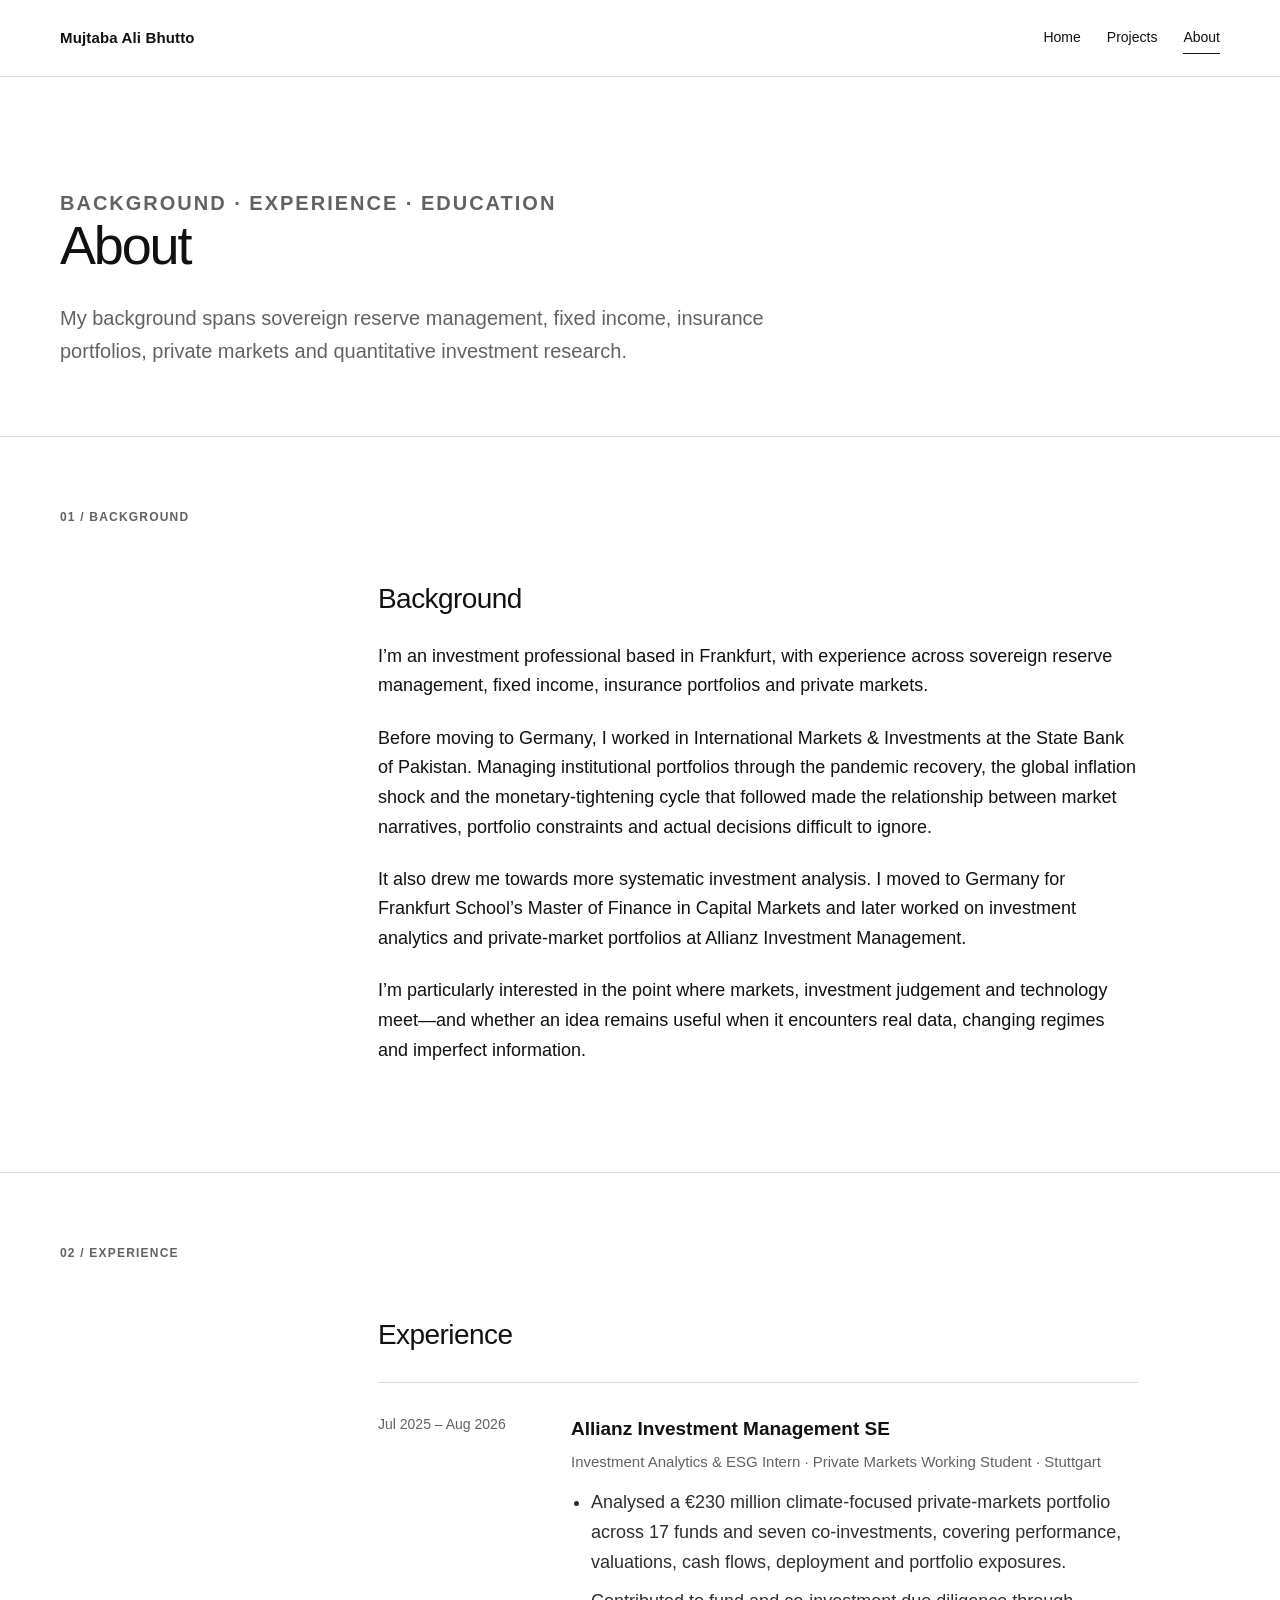
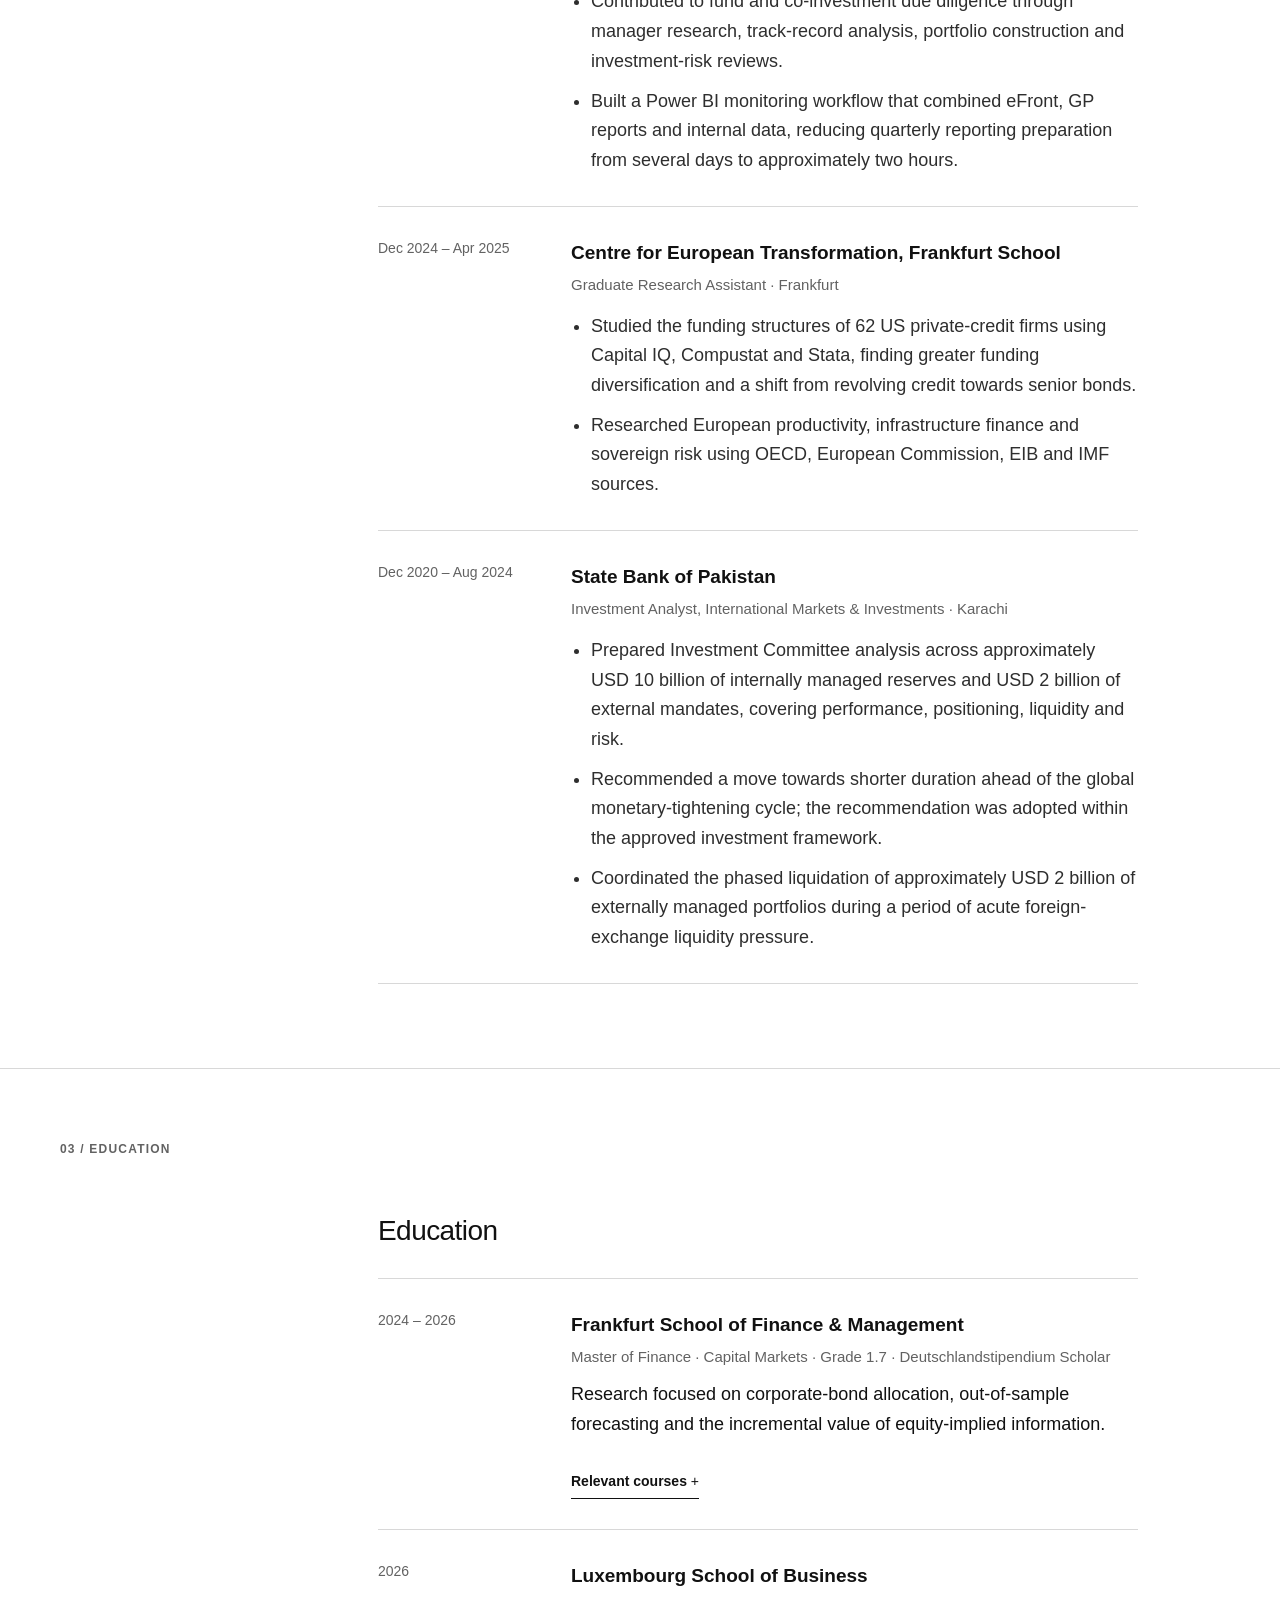
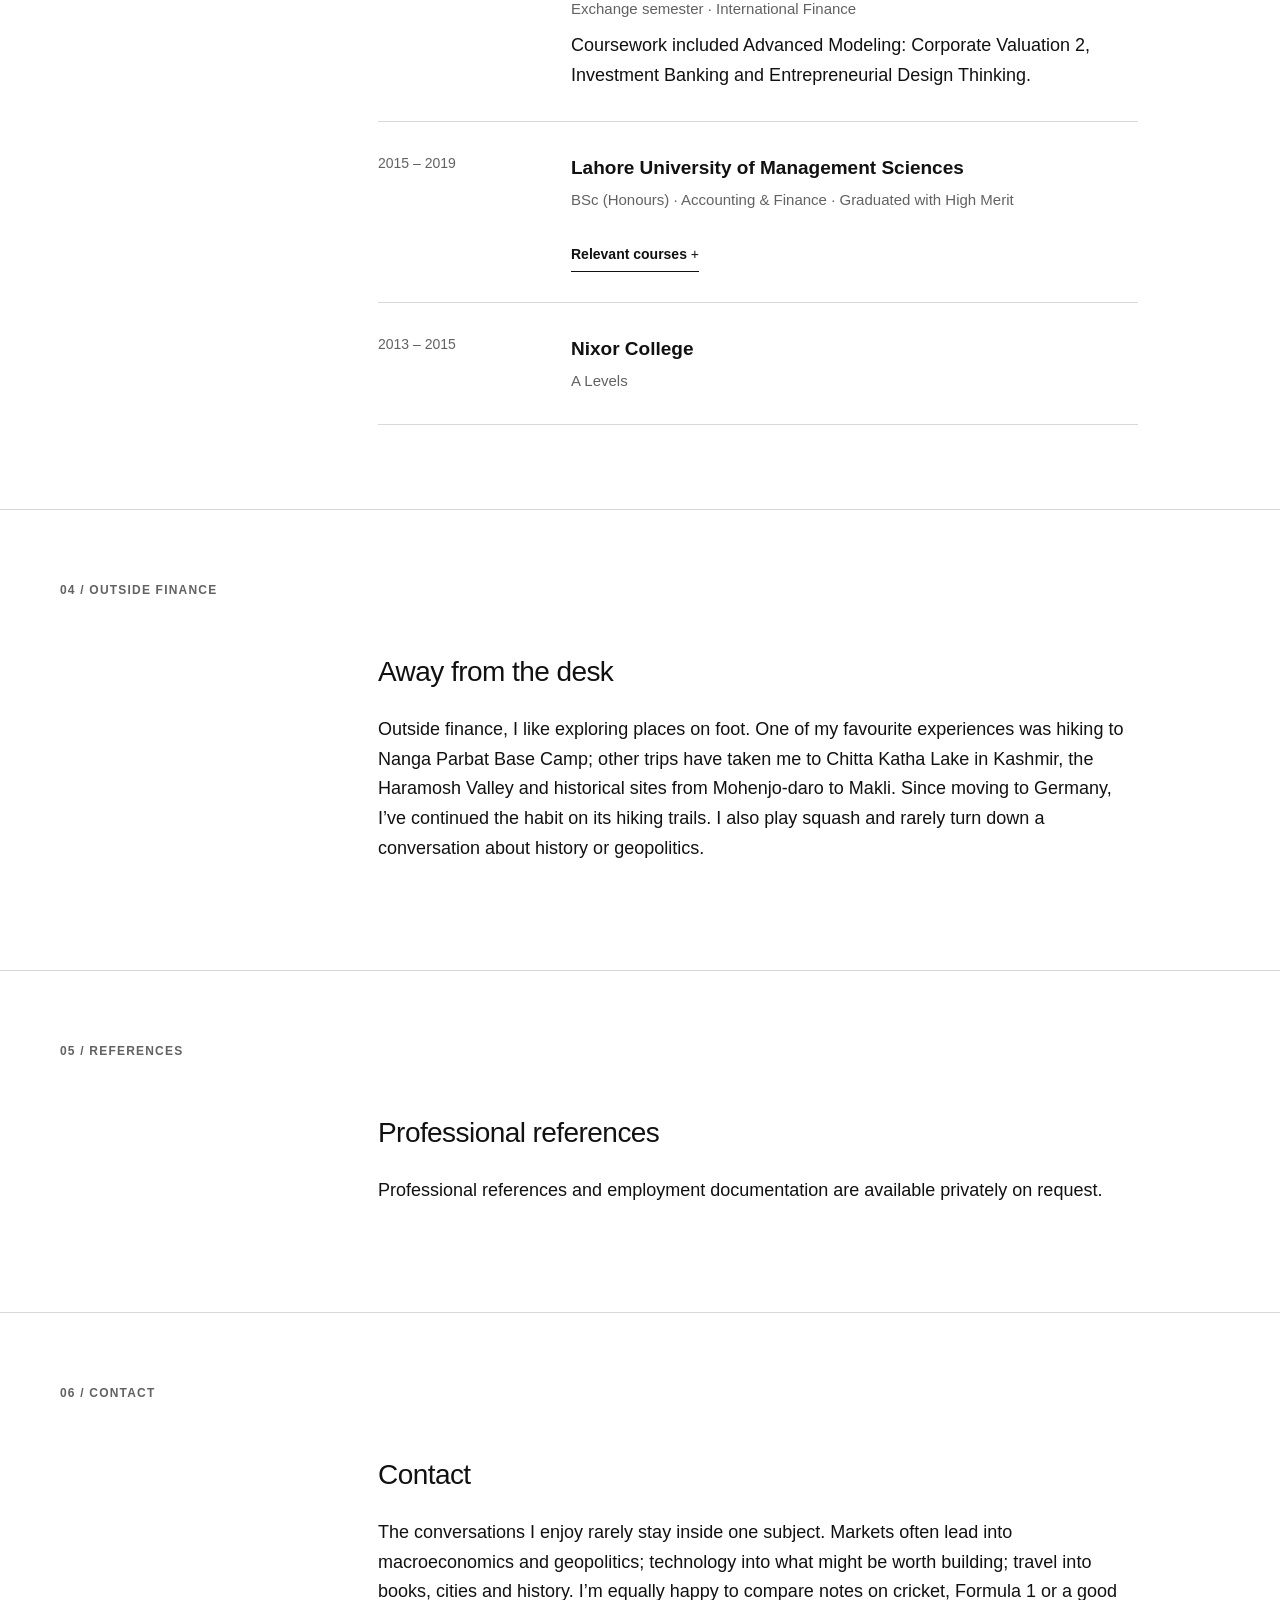
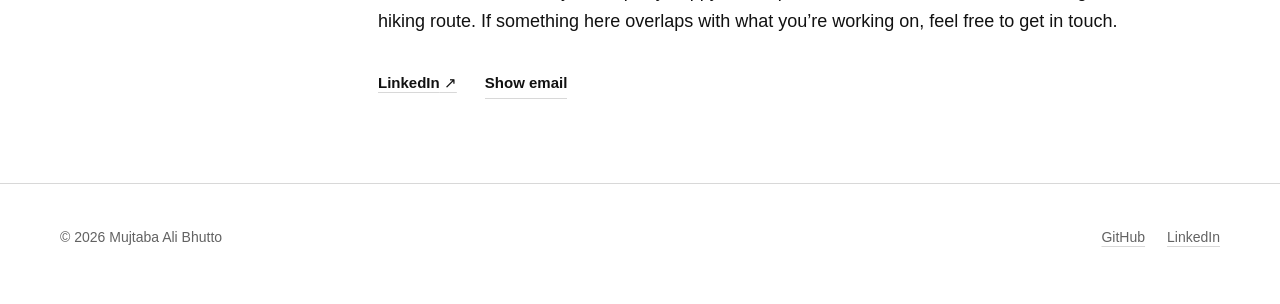
==== about/index.html @ 4e001b45 "website upload" ====
<!doctype html>
<html lang="en">
<head>
  <meta charset="utf-8">
  <meta name="viewport" content="width=device-width, initial-scale=1">
  <meta name="description" content="About Mujtaba Ali Bhutto — institutional investment professional based in Frankfurt am Main.">
  <title>About — Mujtaba Ali Bhutto</title>
  <link rel="stylesheet" href="/assets/css/styles.css">
</head>
<body>
  <header class="site-header">
    <div class="container header-inner">
      <a class="site-name" href="/">Mujtaba Ali Bhutto</a>
      <nav class="site-nav" aria-label="Primary navigation">
        <a href="/">Home</a>
        <a href="/projects/">Projects</a>
        <a href="/about/" aria-current="page">About</a>
      </nav>
    </div>
  </header>

  <main>
    <header class="page-header">
      <div class="container">
        <p class="eyebrow">Background · Experience · Education</p>
        <h1>About</h1>
        <p>My background spans sovereign reserve management, fixed income, insurance portfolios, private markets and quantitative investment research.</p>
      </div>
    </header>

    <section class="section" aria-labelledby="background">
      <div class="container content-grid">
        <div class="content-label">
          <p class="section-index">01 / Background</p>
        </div>
        <div class="prose">
          <h2 id="background">Background</h2>
          <p>I’m an investment professional based in Frankfurt, with experience across sovereign reserve management, fixed income, insurance portfolios and private markets.</p>
          <p>Before moving to Germany, I worked in International Markets & Investments at the State Bank of Pakistan. Managing institutional portfolios through the pandemic recovery, the global inflation shock and the monetary-tightening cycle that followed made the relationship between market narratives, portfolio constraints and actual decisions difficult to ignore.</p>
          <p>It also drew me towards more systematic investment analysis. I moved to Germany for Frankfurt School’s Master of Finance in Capital Markets and later worked on investment analytics and private-market portfolios at Allianz Investment Management.</p>
          <p>I’m particularly interested in the point where markets, investment judgement and technology meet—and whether an idea remains useful when it encounters real data, changing regimes and imperfect information.</p>
        </div>
      </div>
    </section>

    <section class="section" aria-labelledby="experience">
      <div class="container content-grid">
        <div class="content-label">
          <p class="section-index">02 / Experience</p>
        </div>
        <div class="prose">
          <h2 id="experience">Experience</h2>
          <div class="timeline">
            <article class="timeline-entry">
              <time>Jul 2025 – Aug 2026</time>
              <div>
                <h3>Allianz Investment Management SE</h3>
                <p class="role">Investment Analytics &amp; ESG Intern · Private Markets Working Student · Stuttgart</p>
                <ul class="detail-list">
                  <li>Analysed a €230 million climate-focused private-markets portfolio across 17 funds and seven co-investments, covering performance, valuations, cash flows, deployment and portfolio exposures.</li>
                  <li>Contributed to fund and co-investment due diligence through manager research, track-record analysis, portfolio construction and investment-risk reviews.</li>
                  <li>Built a Power BI monitoring workflow that combined eFront, GP reports and internal data, reducing quarterly reporting preparation from several days to approximately two hours.</li>
                </ul>
              </div>
            </article>
            <article class="timeline-entry">
              <time>Dec 2024 – Apr 2025</time>
              <div>
                <h3>Centre for European Transformation, Frankfurt School</h3>
                <p class="role">Graduate Research Assistant · Frankfurt</p>
                <ul class="detail-list">
                  <li>Studied the funding structures of 62 US private-credit firms using Capital IQ, Compustat and Stata, finding greater funding diversification and a shift from revolving credit towards senior bonds.</li>
                  <li>Researched European productivity, infrastructure finance and sovereign risk using OECD, European Commission, EIB and IMF sources.</li>
                </ul>
              </div>
            </article>
            <article class="timeline-entry">
              <time>Dec 2020 – Aug 2024</time>
              <div>
                <h3>State Bank of Pakistan</h3>
                <p class="role">Investment Analyst, International Markets &amp; Investments · Karachi</p>
                <ul class="detail-list">
                  <li>Prepared Investment Committee analysis across approximately USD 10 billion of internally managed reserves and USD 2 billion of external mandates, covering performance, positioning, liquidity and risk.</li>
                  <li>Recommended a move towards shorter duration ahead of the global monetary-tightening cycle; the recommendation was adopted within the approved investment framework.</li>
                  <li>Coordinated the phased liquidation of approximately USD 2 billion of externally managed portfolios during a period of acute foreign-exchange liquidity pressure.</li>
                </ul>
              </div>
            </article>
          </div>
        </div>
      </div>
    </section>

    <section class="section" aria-labelledby="education">
      <div class="container content-grid">
        <div class="content-label">
          <p class="section-index">03 / Education</p>
        </div>
        <div class="prose">
          <h2 id="education">Education</h2>
          <div class="timeline">
            <article class="timeline-entry">
              <time>2024 – 2026</time>
              <div>
                <h3>Frankfurt School of Finance & Management</h3>
                <p class="role">Master of Finance · Capital Markets · Grade 1.7 · Deutschlandstipendium Scholar</p>
                <p>Research focused on corporate-bond allocation, out-of-sample forecasting and the incremental value of equity-implied information.</p>
                <details class="course-disclosure">
                  <summary>Relevant courses</summary>
                  <ul>
                    <li>Statistics &amp; Econometrics</li>
                    <li>Financial Products &amp; Modelling</li>
                    <li>Data Analytics &amp; Machine Learning in Finance</li>
                    <li>Market Risk Modelling</li>
                    <li>Derivatives Analysis</li>
                    <li>Financial Engineering</li>
                    <li>Portfolio Management</li>
                    <li>Portfolio Optimization in Continuous Time</li>
                  </ul>
                </details>
              </div>
            </article>
            <article class="timeline-entry">
              <time>2026</time>
              <div>
                <h3>Luxembourg School of Business</h3>
                <p class="role">Exchange semester · International Finance</p>
                <p>Coursework included Advanced Modeling: Corporate Valuation 2, Investment Banking and Entrepreneurial Design Thinking.</p>
              </div>
            </article>
            <article class="timeline-entry">
              <time>2015 – 2019</time>
              <div>
                <h3>Lahore University of Management Sciences</h3>
                <p class="role">BSc (Honours) · Accounting &amp; Finance · Graduated with High Merit</p>
                <details class="course-disclosure">
                  <summary>Relevant courses</summary>
                  <ul>
                    <li>Investments</li>
                    <li>Financial Derivatives</li>
                    <li>Financial Modelling</li>
                    <li>Applied Corporate Finance</li>
                    <li>Financial Institutions &amp; Markets</li>
                    <li>Probability and Statistics</li>
                    <li>Decision Analysis</li>
                    <li>Optimization Methods in Management Science</li>
                  </ul>
                </details>
              </div>
            </article>
            <article class="timeline-entry">
              <time>2013 – 2015</time>
              <div>
                <h3>Nixor College</h3>
                <p class="role">A Levels</p>
              </div>
            </article>
          </div>
        </div>
      </div>
    </section>

    <section class="section" aria-labelledby="outside-finance">
      <div class="container content-grid">
        <div class="content-label">
          <p class="section-index">04 / Outside finance</p>
        </div>
        <div class="prose">
          <h2 id="outside-finance">Away from the desk</h2>
          <p>Outside finance, I like exploring places on foot. One of my favourite experiences was hiking to Nanga Parbat Base Camp; other trips have taken me to Chitta Katha Lake in Kashmir, the Haramosh Valley and historical sites from Mohenjo-daro to Makli. Since moving to Germany, I’ve continued the habit on its hiking trails. I also play squash and rarely turn down a conversation about history or geopolitics.</p>
        </div>
      </div>
    </section>

    <section class="section" aria-labelledby="references">
      <div class="container content-grid">
        <div class="content-label">
          <p class="section-index">05 / References</p>
        </div>
        <div class="prose">
          <h2 id="references">Professional references</h2>
          <p>Professional references and employment documentation are available privately on request.</p>
        </div>
      </div>
    </section>

    <section class="section" aria-labelledby="contact">
      <div class="container content-grid">
        <div class="content-label">
          <p class="section-index">06 / Contact</p>
        </div>
        <div class="prose">
          <h2 id="contact">Contact</h2>
          <p>The conversations I enjoy rarely stay inside one subject. Markets often lead into macroeconomics and geopolitics; technology into what might be worth building; travel into books, cities and history. I’m equally happy to compare notes on cricket, Formula 1 or a good hiking route. If something here overlaps with what you’re working on, feel free to get in touch.</p>
          <div class="text-links contact-links">
            <a href="https://www.linkedin.com/in/mujtabaalibhutto/">LinkedIn</a>
            <button class="email-reveal" id="show-email" type="button">Show email</button>
            <span id="email-output" class="email-output" aria-live="polite"></span>
          </div>
        </div>
      </div>
    </section>
  </main>

  <footer class="site-footer">
    <div class="container footer-inner">
      <span>© 2026 Mujtaba Ali Bhutto</span>
      <div class="footer-links">
        <a href="https://github.com/mujtababhutto">GitHub</a>
        <a href="https://www.linkedin.com/in/mujtabaalibhutto/">LinkedIn</a>
      </div>
    </div>
  </footer>
  <script>
    const emailButton = document.getElementById('show-email');
    const emailOutput = document.getElementById('email-output');
    emailButton.addEventListener('click', () => {
      const address = ['mujtabaali.bhutto', 'live.com'].join('@');
      const link = document.createElement('a');
      link.href = `mailto:${address}`;
      link.textContent = address;
      emailOutput.replaceChildren(link);
      emailButton.hidden = true;
    });
  </script>
</body>
</html>
---- assets/css/styles.css ----
:root {
  --ink: #111111;
  --muted: #626262;
  --rule: #d8d8d8;
  --soft-rule: #ececec;
  --accent: #17324d;
  --paper: #ffffff;
  --content: 1160px;
  --reading: 760px;
}

* {
  box-sizing: border-box;
}

html {
  scroll-behavior: smooth;
}

body {
  margin: 0;
  background: var(--paper);
  color: var(--ink);
  font-family: Arial, Helvetica, sans-serif;
  font-size: 16px;
  line-height: 1.65;
  -webkit-font-smoothing: antialiased;
}

a {
  color: inherit;
  text-decoration-color: var(--rule);
  text-decoration-thickness: 1px;
  text-underline-offset: 4px;
}

a:hover {
  color: var(--accent);
  text-decoration-color: var(--accent);
}

a:focus-visible {
  outline: 2px solid var(--accent);
  outline-offset: 4px;
}

img {
  display: block;
  max-width: 100%;
}

.container {
  width: min(calc(100% - 48px), var(--content));
  margin: 0 auto;
}

.site-header {
  border-bottom: 1px solid var(--rule);
  background: var(--paper);
}

.header-inner {
  min-height: 76px;
  display: flex;
  align-items: center;
  justify-content: space-between;
  gap: 32px;
}

.site-name {
  font-size: 15px;
  font-weight: 700;
  letter-spacing: 0.01em;
  text-decoration: none;
  white-space: nowrap;
}

.site-nav {
  display: flex;
  flex-wrap: wrap;
  justify-content: flex-end;
  gap: 26px;
  font-size: 14px;
}

.site-nav a {
  text-decoration: none;
  padding: 4px 0;
  border-bottom: 1px solid transparent;
}

.site-nav a:hover,
.site-nav a[aria-current="page"] {
  color: var(--ink);
  border-bottom-color: var(--ink);
}

.hero {
  padding: 92px 0 84px;
}

.eyebrow,
.project-meta,
.section-index,
.status {
  margin: 0 0 18px;
  color: var(--muted);
  font-size: 12px;
  font-weight: 700;
  letter-spacing: 0.1em;
  line-height: 1.4;
  text-transform: uppercase;
}

.hero h1 {
  max-width: 980px;
  margin: 0;
  font-size: clamp(40px, 5.2vw, 60px);
  font-weight: 500;
  letter-spacing: -0.045em;
  line-height: 1.02;
}

.page-header h1 {
  max-width: 900px;
  margin: 0;
  font-size: clamp(38px, 4.8vw, 54px);
  font-weight: 500;
  letter-spacing: -0.04em;
  line-height: 1.05;
}

.hero-copy {
  max-width: 760px;
  margin: 34px 0 0;
  color: #292929;
  font-size: clamp(18px, 2vw, 22px);
  line-height: 1.55;
}

.text-links {
  display: flex;
  flex-wrap: wrap;
  gap: 28px;
  margin-top: 34px;
  font-size: 15px;
  font-weight: 700;
}

.text-links a::after,
.inline-link::after {
  content: " ↗";
  font-weight: 400;
}

.section {
  padding: 72px 0 84px;
  border-top: 1px solid var(--rule);
}

.section-head {
  display: grid;
  grid-template-columns: minmax(180px, 0.7fr) minmax(0, 2.3fr);
  gap: 48px;
  align-items: start;
  margin-bottom: 48px;
}

.section-head h2,
.section-title {
  margin: 0;
  font-size: clamp(27px, 3.2vw, 40px);
  font-weight: 500;
  letter-spacing: -0.025em;
  line-height: 1.15;
}

.section-intro {
  max-width: 720px;
  margin: 0;
  color: var(--muted);
  font-size: 18px;
}

.project-grid {
  display: grid;
  grid-template-columns: repeat(2, minmax(0, 1fr));
  gap: 56px 36px;
}

.project-card {
  min-width: 0;
}

.project-card.featured {
  grid-column: 1 / -1;
  display: grid;
  grid-template-columns: 1.35fr 1fr;
  gap: 42px;
  align-items: center;
}

.project-figure {
  aspect-ratio: 16 / 9;
  overflow: hidden;
  border: 1px solid var(--soft-rule);
  background: #fafafa;
}

.project-figure img {
  width: 100%;
  height: 100%;
  object-fit: contain;
  filter: grayscale(100%);
}

.project-body {
  padding-top: 22px;
}

.featured .project-body {
  padding-top: 0;
}

.project-body h3,
.project-row h2,
.article-row h2 {
  margin: 0 0 14px;
  font-size: 24px;
  font-weight: 500;
  letter-spacing: -0.02em;
  line-height: 1.22;
}

.project-body p,
.project-row p,
.article-row p {
  margin: 0;
  color: var(--muted);
}

.project-links {
  display: flex;
  flex-wrap: wrap;
  gap: 20px;
  margin-top: 20px;
  font-size: 14px;
  font-weight: 700;
}

.project-links a {
  text-decoration: none;
  border-bottom: 1px solid var(--rule);
}

.project-links a:hover {
  border-bottom-color: var(--accent);
}

.plain-grid {
  display: grid;
  grid-template-columns: repeat(2, minmax(0, 1fr));
  border-top: 1px solid var(--rule);
}

.plain-item {
  min-height: 190px;
  padding: 30px 32px 34px 0;
  border-bottom: 1px solid var(--rule);
}

.plain-item:nth-child(odd) {
  padding-right: 38px;
  border-right: 1px solid var(--rule);
}

.plain-item:nth-child(even) {
  padding-left: 38px;
}

.plain-item h3 {
  margin: 0 0 12px;
  font-size: 20px;
  font-weight: 500;
}

.plain-item p {
  margin: 0;
  color: var(--muted);
}

.page-header {
  padding: 84px 0 68px;
}

.page-header p {
  max-width: 760px;
  margin: 28px 0 0;
  color: var(--muted);
  font-size: 20px;
}

.project-list,
.article-list {
  border-top: 1px solid var(--rule);
}

.project-row {
  display: grid;
  grid-template-columns: 150px minmax(0, 1.45fr) minmax(260px, 0.75fr);
  gap: 34px;
  padding: 40px 0;
  border-bottom: 1px solid var(--rule);
}

.project-row .project-links {
  margin-top: 0;
  align-content: start;
  justify-content: flex-end;
}

.project-row .project-meta,
.article-row .project-meta {
  margin: 4px 0 0;
}

.article-row {
  display: grid;
  grid-template-columns: 150px minmax(0, 1fr);
  gap: 34px;
  padding: 42px 0;
  border-bottom: 1px solid var(--rule);
}

.article-row.coming-soon {
  color: var(--muted);
}

.content-grid {
  display: grid;
  grid-template-columns: 250px minmax(0, var(--reading));
  gap: 68px;
  align-items: start;
}

.content-label {
  position: sticky;
  top: 28px;
}

.prose {
  font-size: 18px;
}

.prose p {
  margin: 0 0 1.25em;
}

.prose h2 {
  margin: 2.4em 0 0.7em;
  font-size: 28px;
  font-weight: 500;
  letter-spacing: -0.02em;
}

.timeline {
  margin-top: 24px;
  border-top: 1px solid var(--rule);
}

.timeline-entry {
  display: grid;
  grid-template-columns: 165px minmax(0, 1fr);
  gap: 28px;
  padding: 30px 0;
  border-bottom: 1px solid var(--rule);
}

.timeline-entry time {
  color: var(--muted);
  font-size: 14px;
}

.timeline-entry h3 {
  margin: 0 0 5px;
  font-size: 19px;
  font-weight: 700;
}

.timeline-entry .role {
  margin: 0 0 10px;
  color: var(--muted);
  font-size: 15px;
}

.timeline-entry p:last-child {
  margin-bottom: 0;
}

.detail-list {
  margin: 14px 0 0;
  padding-left: 20px;
  color: #2e2e2e;
}

.detail-list li + li {
  margin-top: 10px;
}

.course-disclosure {
  margin-top: 22px;
}

.course-disclosure summary {
  display: inline-block;
  padding: 8px 0 5px;
  border-bottom: 1px solid var(--ink);
  cursor: pointer;
  font-size: 14px;
  font-weight: 700;
  list-style: none;
}

.course-disclosure summary::-webkit-details-marker {
  display: none;
}

.course-disclosure summary::after {
  content: " +";
  font-weight: 400;
}

.course-disclosure[open] summary::after {
  content: " −";
}

.course-disclosure ul {
  margin: 18px 0 0;
  padding-left: 20px;
  color: var(--muted);
}

.email-reveal {
  appearance: none;
  padding: 0 0 3px;
  border: 0;
  border-bottom: 1px solid var(--rule);
  background: transparent;
  color: var(--ink);
  cursor: pointer;
  font: inherit;
  font-weight: 700;
}

.email-reveal:hover,
.email-reveal:focus-visible {
  color: var(--accent);
  border-bottom-color: var(--accent);
}

.email-output a {
  font-weight: 700;
  text-decoration: none;
  border-bottom: 1px solid var(--rule);
}

.notice {
  max-width: 760px;
  padding: 28px 0;
  border-top: 1px solid var(--rule);
  border-bottom: 1px solid var(--rule);
  color: var(--muted);
}

.site-footer {
  padding: 42px 0 54px;
  border-top: 1px solid var(--rule);
  color: var(--muted);
  font-size: 14px;
}

.footer-inner {
  display: flex;
  justify-content: space-between;
  gap: 28px;
}

.footer-links {
  display: flex;
  gap: 22px;
}

@media (max-width: 800px) {
  .container {
    width: min(calc(100% - 32px), var(--content));
  }

  .header-inner {
    padding: 18px 0;
    align-items: flex-start;
    flex-direction: column;
    gap: 12px;
  }

  .site-nav {
    justify-content: flex-start;
    gap: 18px;
  }

  .hero,
  .page-header {
    padding: 62px 0 58px;
  }

  .section {
    padding: 56px 0 64px;
  }

  .section-head,
  .project-card.featured,
  .content-grid {
    grid-template-columns: 1fr;
    gap: 24px;
  }

  .content-label {
    position: static;
  }

  .project-grid,
  .plain-grid {
    grid-template-columns: 1fr;
  }

  .plain-item,
  .plain-item:nth-child(odd),
  .plain-item:nth-child(even) {
    padding: 26px 0;
    border-right: 0;
  }

  .project-row {
    grid-template-columns: 1fr;
    gap: 14px;
  }

  .project-row .project-links {
    justify-content: flex-start;
  }

  .article-row {
    grid-template-columns: 1fr;
    gap: 12px;
  }

  .timeline-entry {
    grid-template-columns: 1fr;
    gap: 6px;
  }

  .footer-inner {
    flex-direction: column;
  }
}

@media (prefers-reduced-motion: reduce) {
  html {
    scroll-behavior: auto;
  }
}
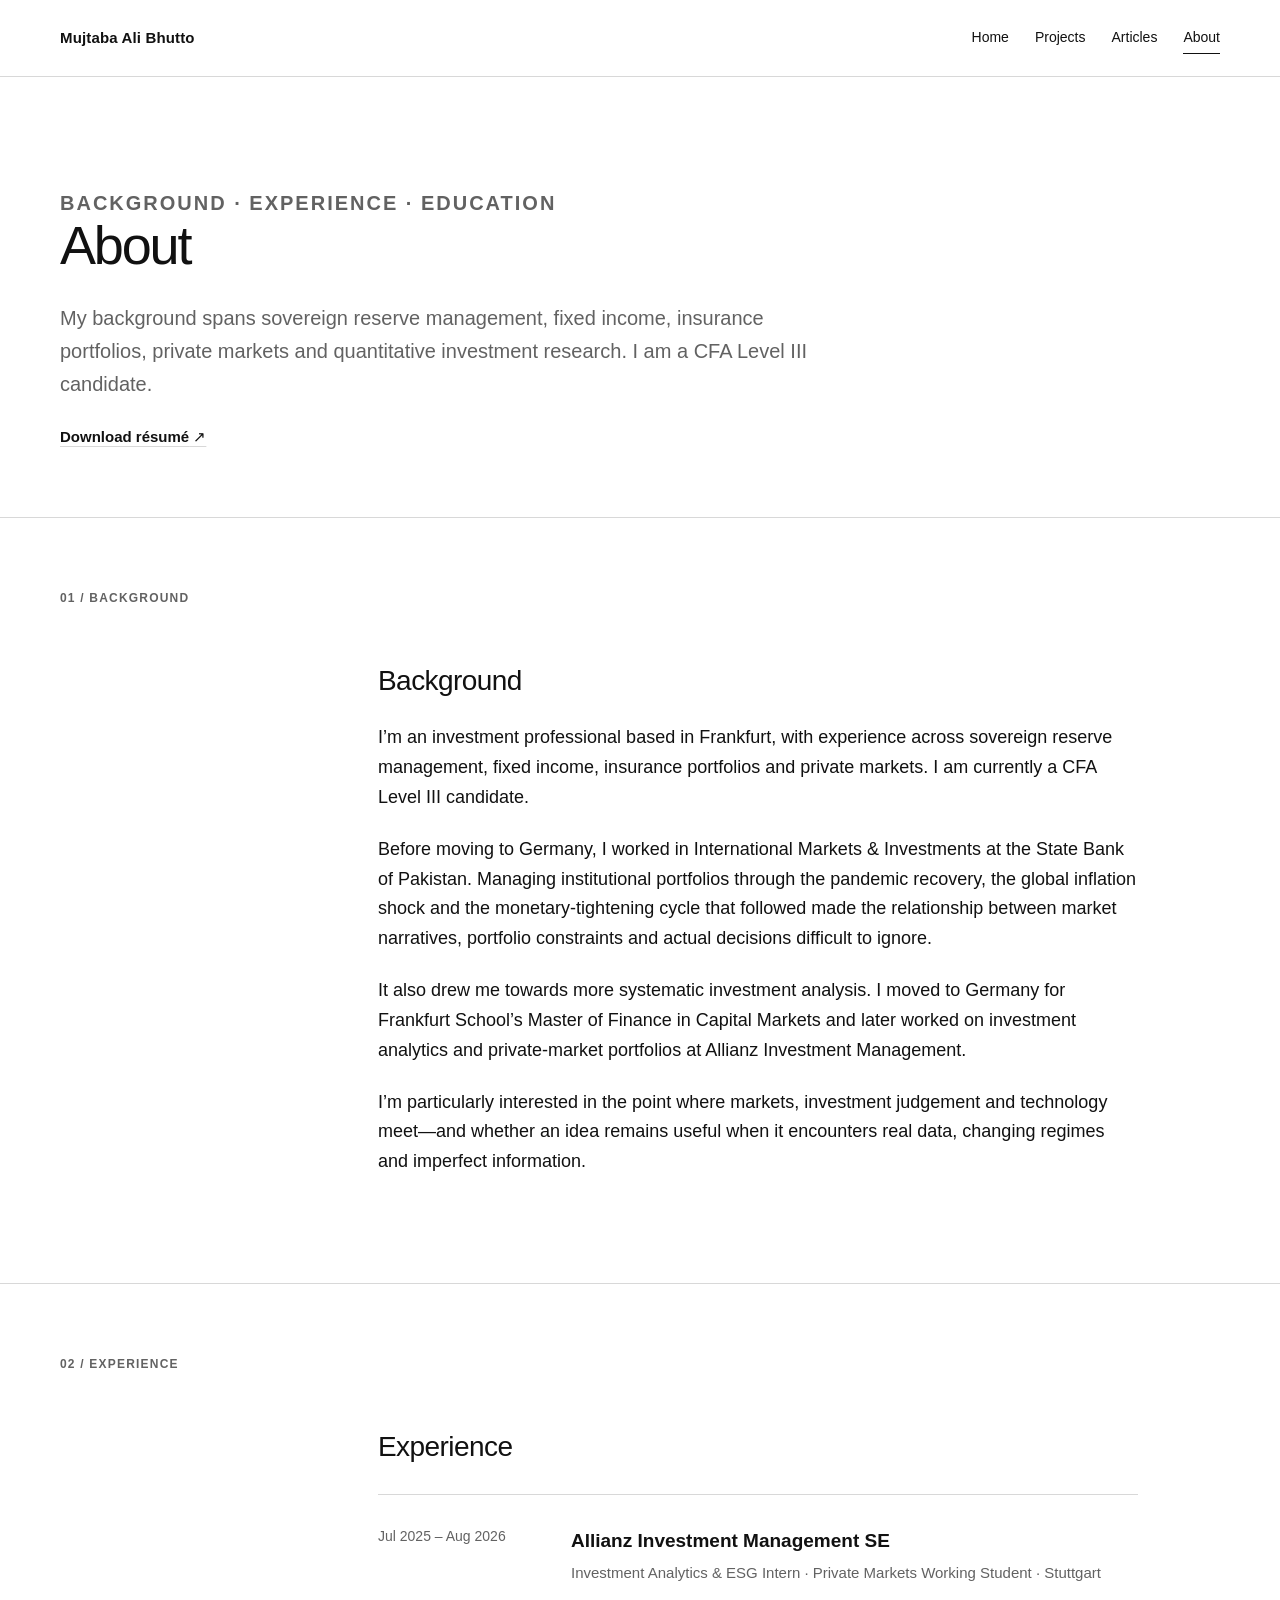
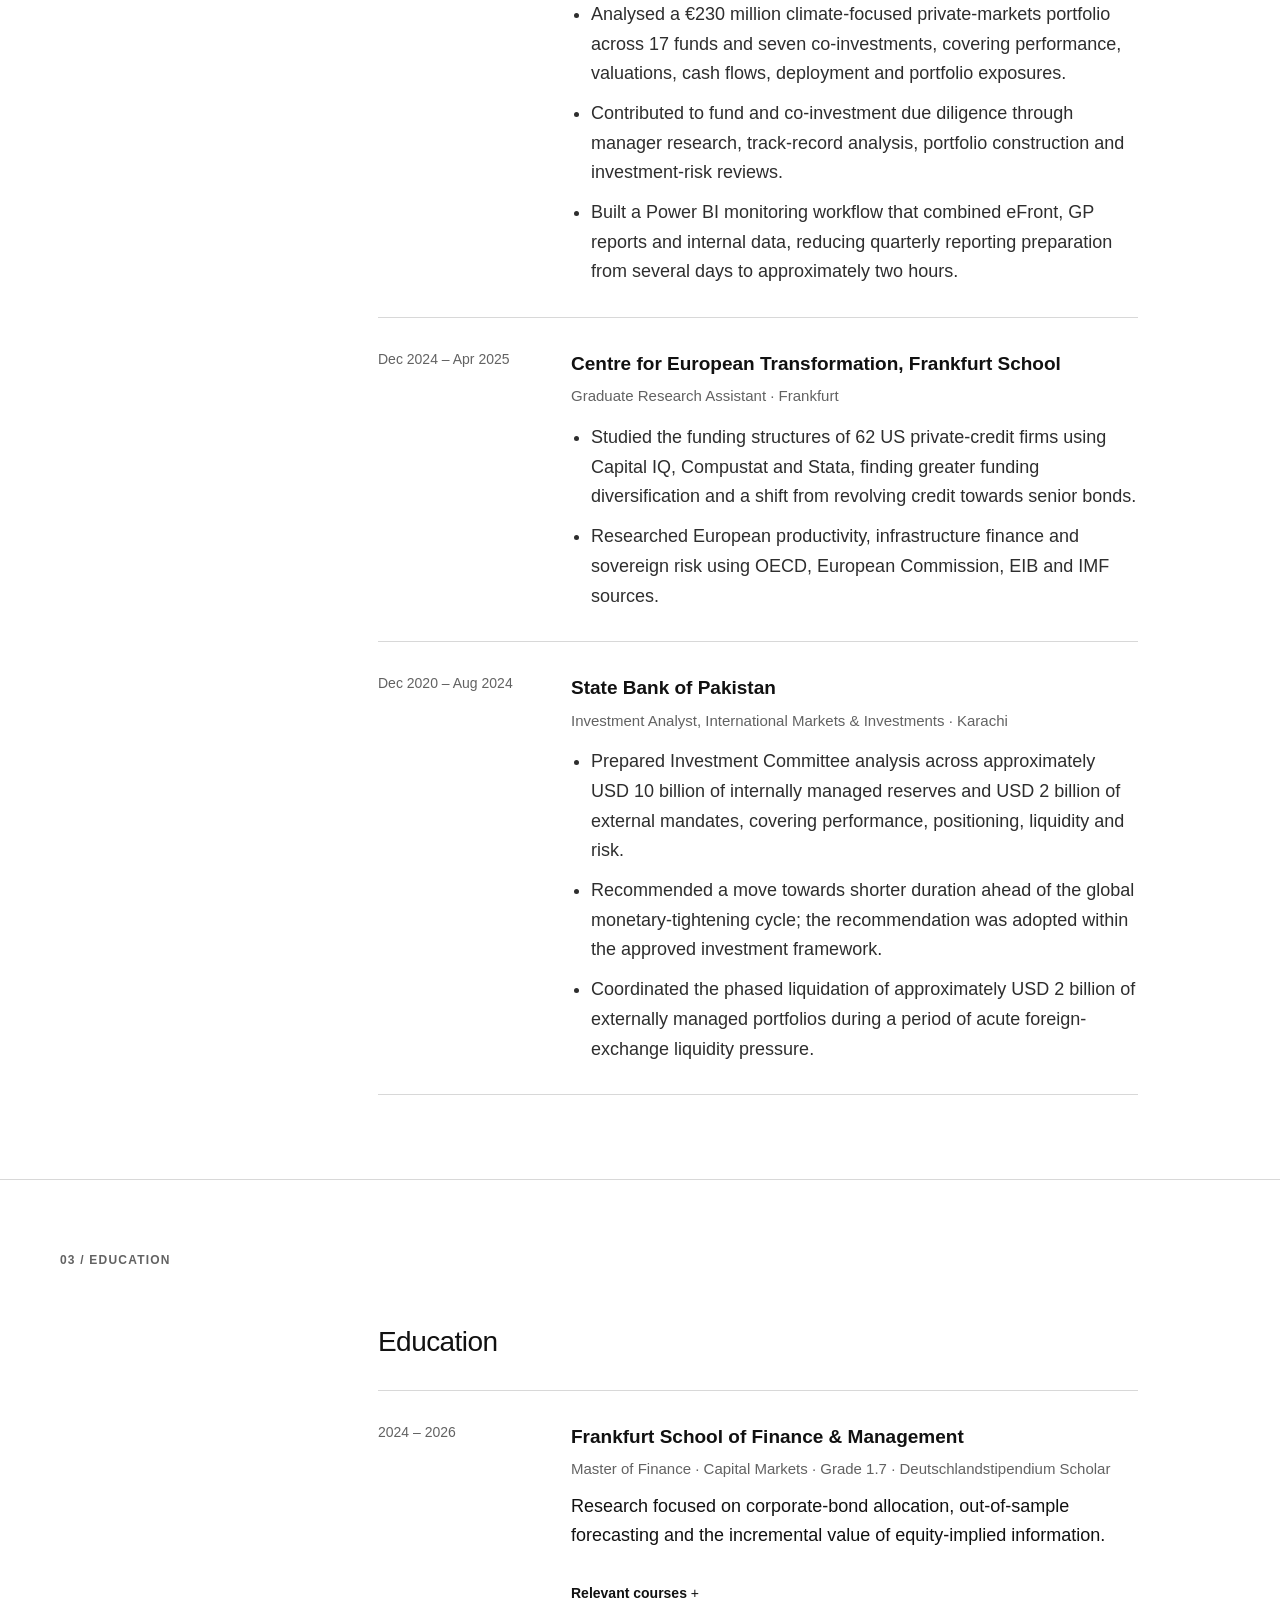
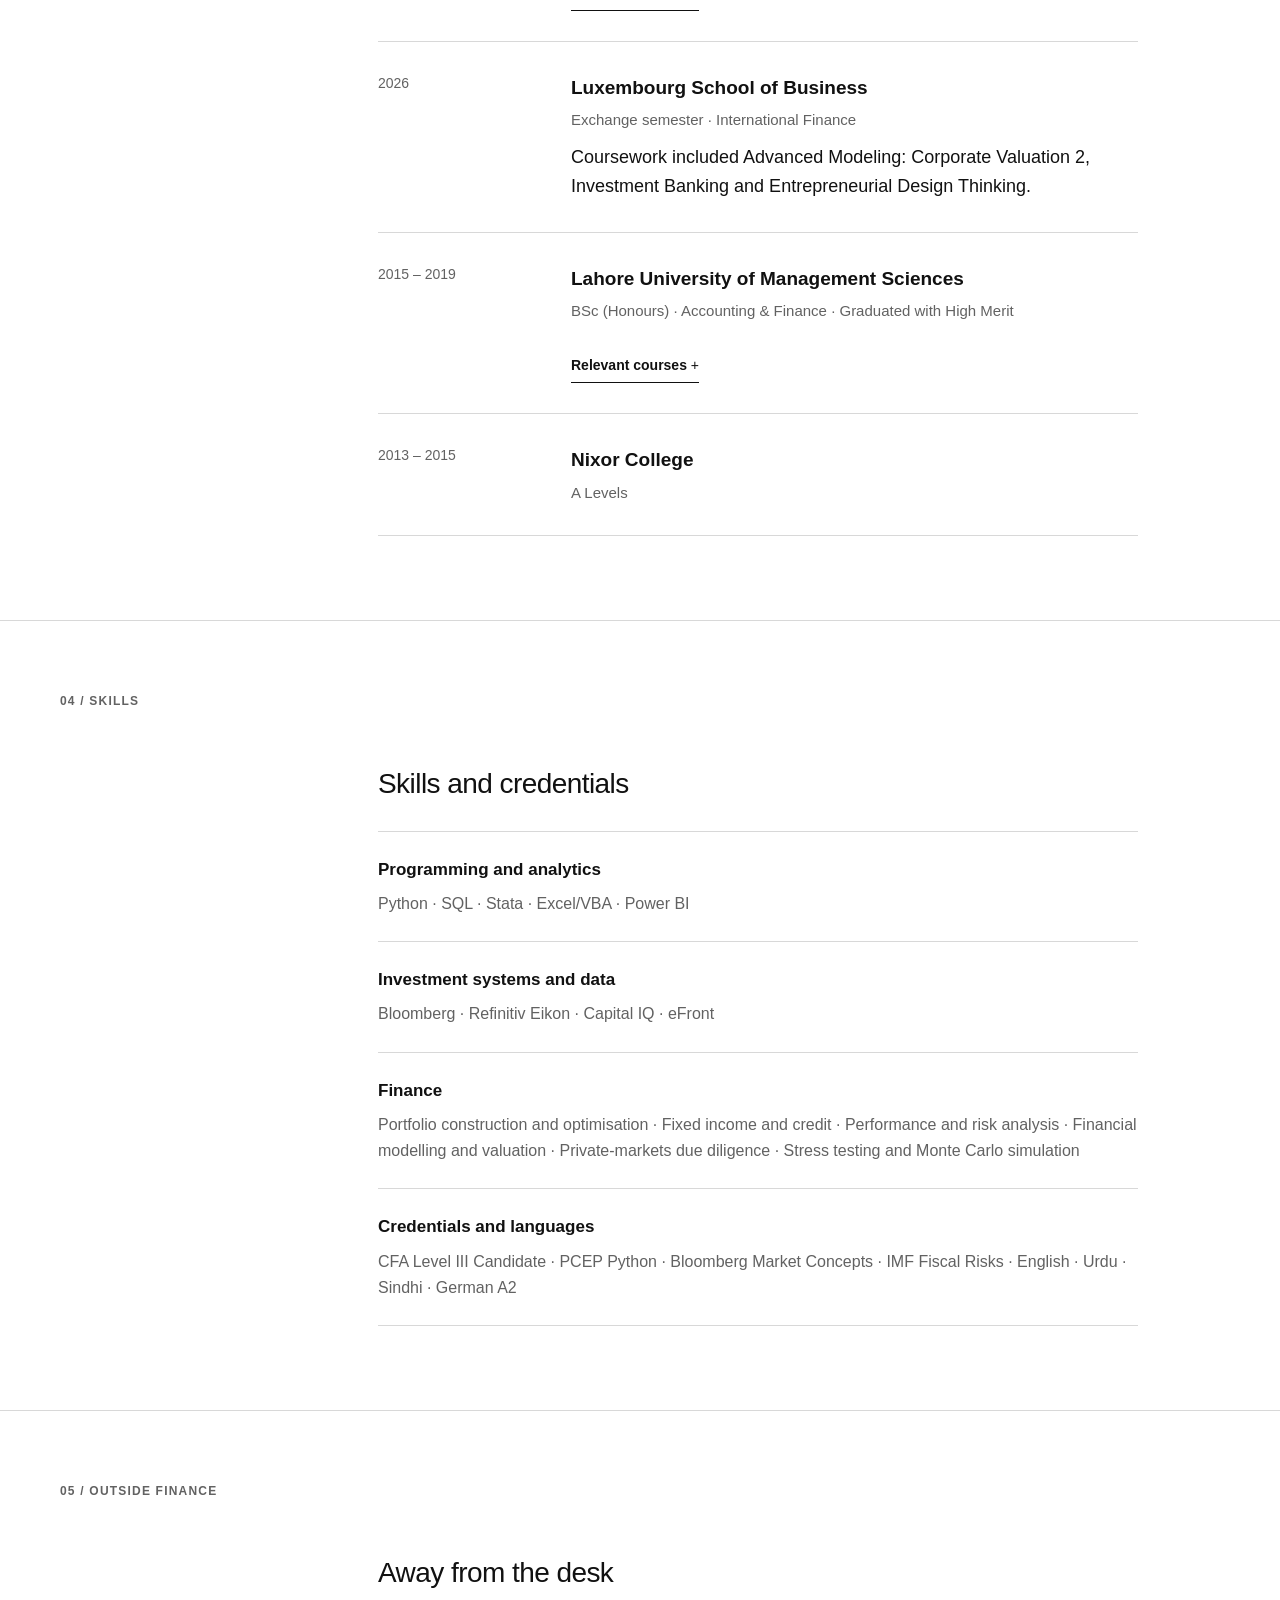
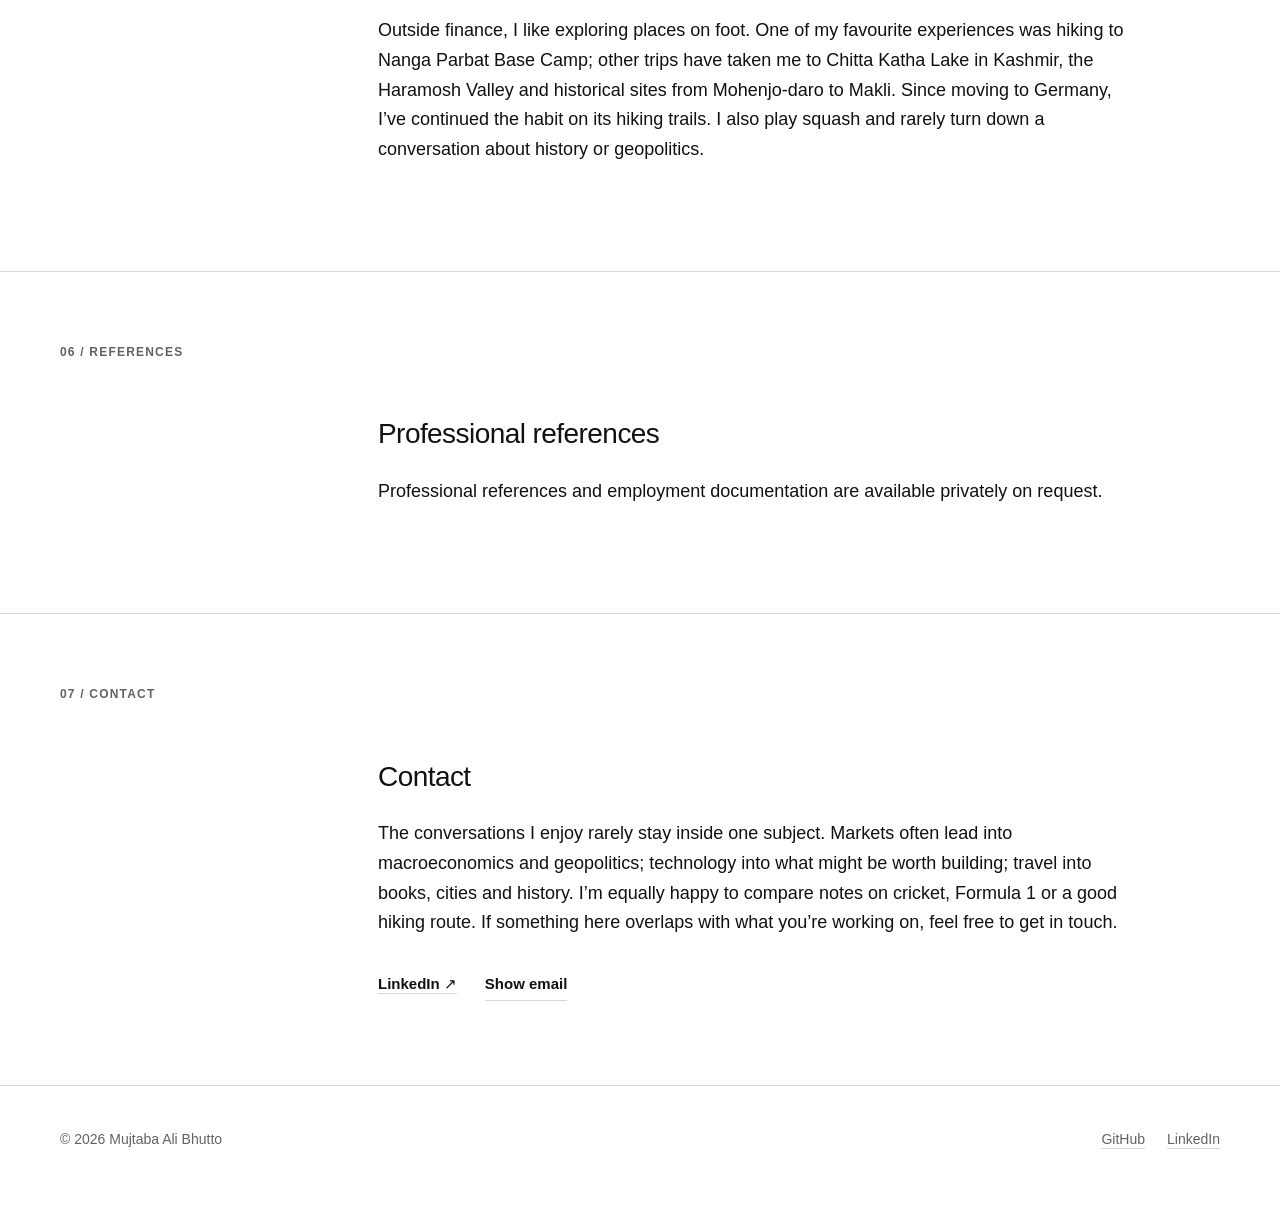
==== commit 59b4284c: "website update" ====
--- a/about/index.html
+++ b/about/index.html
@@ -14,6 +14,7 @@
       <nav class="site-nav" aria-label="Primary navigation">
         <a href="/">Home</a>
         <a href="/projects/">Projects</a>
+        <a href="/articles/">Articles</a>
         <a href="/about/" aria-current="page">About</a>
       </nav>
     </div>
@@ -24,7 +25,10 @@
       <div class="container">
         <p class="eyebrow">Background · Experience · Education</p>
         <h1>About</h1>
-        <p>My background spans sovereign reserve management, fixed income, insurance portfolios, private markets and quantitative investment research.</p>
+        <p>My background spans sovereign reserve management, fixed income, insurance portfolios, private markets and quantitative investment research. I am a CFA Level III candidate.</p>
+        <div class="text-links page-header-links">
+          <a href="/assets/docs/Mujtaba-Ali-Bhutto-Resume.pdf" download>Download résumé</a>
+        </div>
       </div>
     </header>
 
@@ -35,7 +39,7 @@
         </div>
         <div class="prose">
           <h2 id="background">Background</h2>
-          <p>I’m an investment professional based in Frankfurt, with experience across sovereign reserve management, fixed income, insurance portfolios and private markets.</p>
+          <p>I’m an investment professional based in Frankfurt, with experience across sovereign reserve management, fixed income, insurance portfolios and private markets. I am currently a CFA Level III candidate.</p>
           <p>Before moving to Germany, I worked in International Markets & Investments at the State Bank of Pakistan. Managing institutional portfolios through the pandemic recovery, the global inflation shock and the monetary-tightening cycle that followed made the relationship between market narratives, portfolio constraints and actual decisions difficult to ignore.</p>
           <p>It also drew me towards more systematic investment analysis. I moved to Germany for Frankfurt School’s Master of Finance in Capital Markets and later worked on investment analytics and private-market portfolios at Allianz Investment Management.</p>
           <p>I’m particularly interested in the point where markets, investment judgement and technology meet—and whether an idea remains useful when it encounters real data, changing regimes and imperfect information.</p>
@@ -160,10 +164,39 @@
       </div>
     </section>
 
+    <section class="section" aria-labelledby="skills">
+      <div class="container content-grid">
+        <div class="content-label">
+          <p class="section-index">04 / Skills</p>
+        </div>
+        <div class="prose">
+          <h2 id="skills">Skills and credentials</h2>
+          <div class="skill-groups">
+            <div>
+              <h3>Programming and analytics</h3>
+              <p>Python · SQL · Stata · Excel/VBA · Power BI</p>
+            </div>
+            <div>
+              <h3>Investment systems and data</h3>
+              <p>Bloomberg · Refinitiv Eikon · Capital IQ · eFront</p>
+            </div>
+            <div>
+              <h3>Finance</h3>
+              <p>Portfolio construction and optimisation · Fixed income and credit · Performance and risk analysis · Financial modelling and valuation · Private-markets due diligence · Stress testing and Monte Carlo simulation</p>
+            </div>
+            <div>
+              <h3>Credentials and languages</h3>
+              <p>CFA Level III Candidate · PCEP Python · Bloomberg Market Concepts · IMF Fiscal Risks · English · Urdu · Sindhi · German A2</p>
+            </div>
+          </div>
+        </div>
+      </div>
+    </section>
+
     <section class="section" aria-labelledby="outside-finance">
       <div class="container content-grid">
         <div class="content-label">
-          <p class="section-index">04 / Outside finance</p>
+          <p class="section-index">05 / Outside finance</p>
         </div>
         <div class="prose">
           <h2 id="outside-finance">Away from the desk</h2>
@@ -175,7 +208,7 @@
     <section class="section" aria-labelledby="references">
       <div class="container content-grid">
         <div class="content-label">
-          <p class="section-index">05 / References</p>
+          <p class="section-index">06 / References</p>
         </div>
         <div class="prose">
           <h2 id="references">Professional references</h2>
@@ -187,7 +220,7 @@
     <section class="section" aria-labelledby="contact">
       <div class="container content-grid">
         <div class="content-label">
-          <p class="section-index">06 / Contact</p>
+          <p class="section-index">07 / Contact</p>
         </div>
         <div class="prose">
           <h2 id="contact">Contact</h2>
--- a/assets/css/styles.css
+++ b/assets/css/styles.css
@@ -153,6 +153,19 @@
   font-weight: 400;
 }
 
+.availability {
+  max-width: 760px;
+  margin: 34px 0 0;
+  padding-top: 24px;
+  border-top: 1px solid var(--rule);
+  color: var(--muted);
+  font-size: 15px;
+}
+
+.availability strong {
+  color: var(--ink);
+}
+
 .section {
   padding: 72px 0 84px;
   border-top: 1px solid var(--rule);
@@ -300,6 +313,10 @@
   font-size: 20px;
 }
 
+.page-header .page-header-links {
+  margin-top: 24px;
+}
+
 .project-list,
 .article-list {
   border-top: 1px solid var(--rule);
@@ -395,6 +412,140 @@
 
 .timeline-entry p:last-child {
   margin-bottom: 0;
+}
+
+.skill-groups {
+  margin-top: 24px;
+  border-top: 1px solid var(--rule);
+}
+
+.skill-groups > div {
+  padding: 24px 0;
+  border-bottom: 1px solid var(--rule);
+}
+
+.skill-groups h3 {
+  margin: 0 0 7px;
+  font-size: 17px;
+  font-weight: 700;
+}
+
+.skill-groups p {
+  margin: 0;
+  color: var(--muted);
+  font-size: 16px;
+}
+
+.article-preview h2 {
+  margin-top: 0;
+}
+
+.article-header {
+  padding-top: 84px;
+  padding-bottom: 64px;
+}
+
+.article-header h1 {
+  max-width: 980px;
+  margin: 0;
+  font-size: clamp(40px, 5vw, 62px);
+  font-weight: 500;
+  letter-spacing: -0.045em;
+  line-height: 1.04;
+}
+
+.article-deck {
+  max-width: 800px;
+  margin: 30px 0 0;
+  color: #303030;
+  font-size: clamp(19px, 2vw, 23px);
+  line-height: 1.55;
+}
+
+.article-byline {
+  display: flex;
+  flex-wrap: wrap;
+  gap: 12px 24px;
+  margin-top: 32px;
+  padding-top: 20px;
+  border-top: 1px solid var(--rule);
+  color: var(--muted);
+  font-size: 14px;
+}
+
+.article-body.container {
+  width: min(calc(100% - 48px), var(--reading));
+  padding-top: 58px;
+  padding-bottom: 88px;
+  border-top: 1px solid var(--rule);
+  font-family: Georgia, "Times New Roman", serif;
+  font-size: 19px;
+  line-height: 1.76;
+}
+
+.article-body p {
+  margin: 0 0 1.35em;
+}
+
+.article-lead {
+  font-size: 24px;
+  line-height: 1.5;
+}
+
+.article-body h2 {
+  margin: 2.4em 0 0.75em;
+  font-family: Arial, Helvetica, sans-serif;
+  font-size: 31px;
+  font-weight: 500;
+  letter-spacing: -0.025em;
+  line-height: 1.2;
+}
+
+.article-body ol {
+  margin: 0 0 1.5em;
+  padding-left: 24px;
+}
+
+.article-body li + li {
+  margin-top: 10px;
+}
+
+.article-body figure {
+  width: min(1000px, calc(100vw - 48px));
+  margin: 54px 0 58px 50%;
+  transform: translateX(-50%);
+}
+
+.article-body figure img {
+  width: 100%;
+  border: 1px solid var(--soft-rule);
+}
+
+.article-body figcaption {
+  max-width: 800px;
+  margin-top: 12px;
+  color: var(--muted);
+  font-family: Arial, Helvetica, sans-serif;
+  font-size: 13px;
+  line-height: 1.55;
+}
+
+.article-note {
+  margin-top: 56px;
+  padding-top: 24px;
+  border-top: 1px solid var(--rule);
+  color: var(--muted);
+  font-family: Arial, Helvetica, sans-serif;
+  font-size: 14px;
+  line-height: 1.65;
+}
+
+.article-note p {
+  margin: 0;
+}
+
+.article-row h2 a {
+  text-decoration: none;
 }
 
 .detail-list {
@@ -508,7 +659,8 @@
   }
 
   .hero,
-  .page-header {
+  .page-header,
+  .article-header {
     padding: 62px 0 58px;
   }
 
@@ -561,6 +713,19 @@
   .footer-inner {
     flex-direction: column;
   }
+
+  .article-body.container {
+    width: min(calc(100% - 32px), var(--reading));
+    padding-top: 42px;
+    padding-bottom: 64px;
+    font-size: 18px;
+  }
+
+  .article-body figure {
+    width: 100%;
+    margin: 42px 0;
+    transform: none;
+  }
 }
 
 @media (prefers-reduced-motion: reduce) {
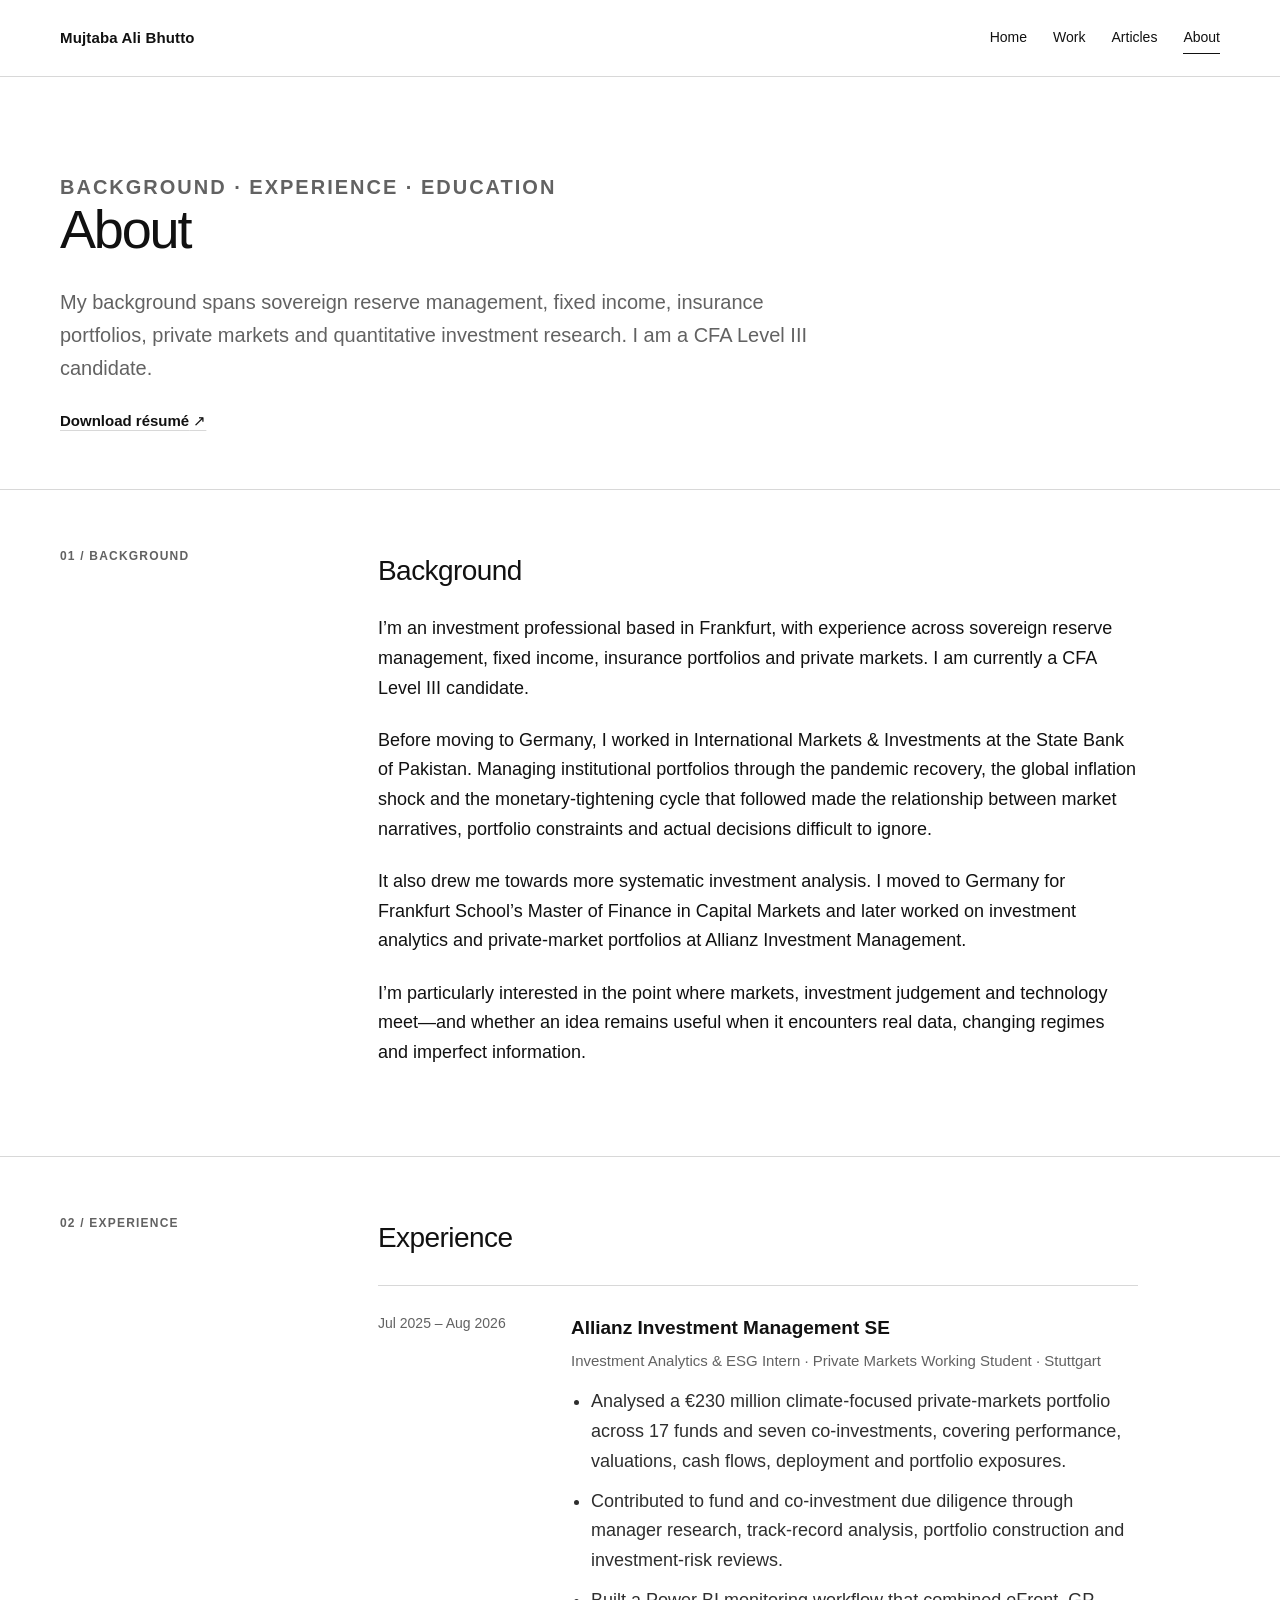
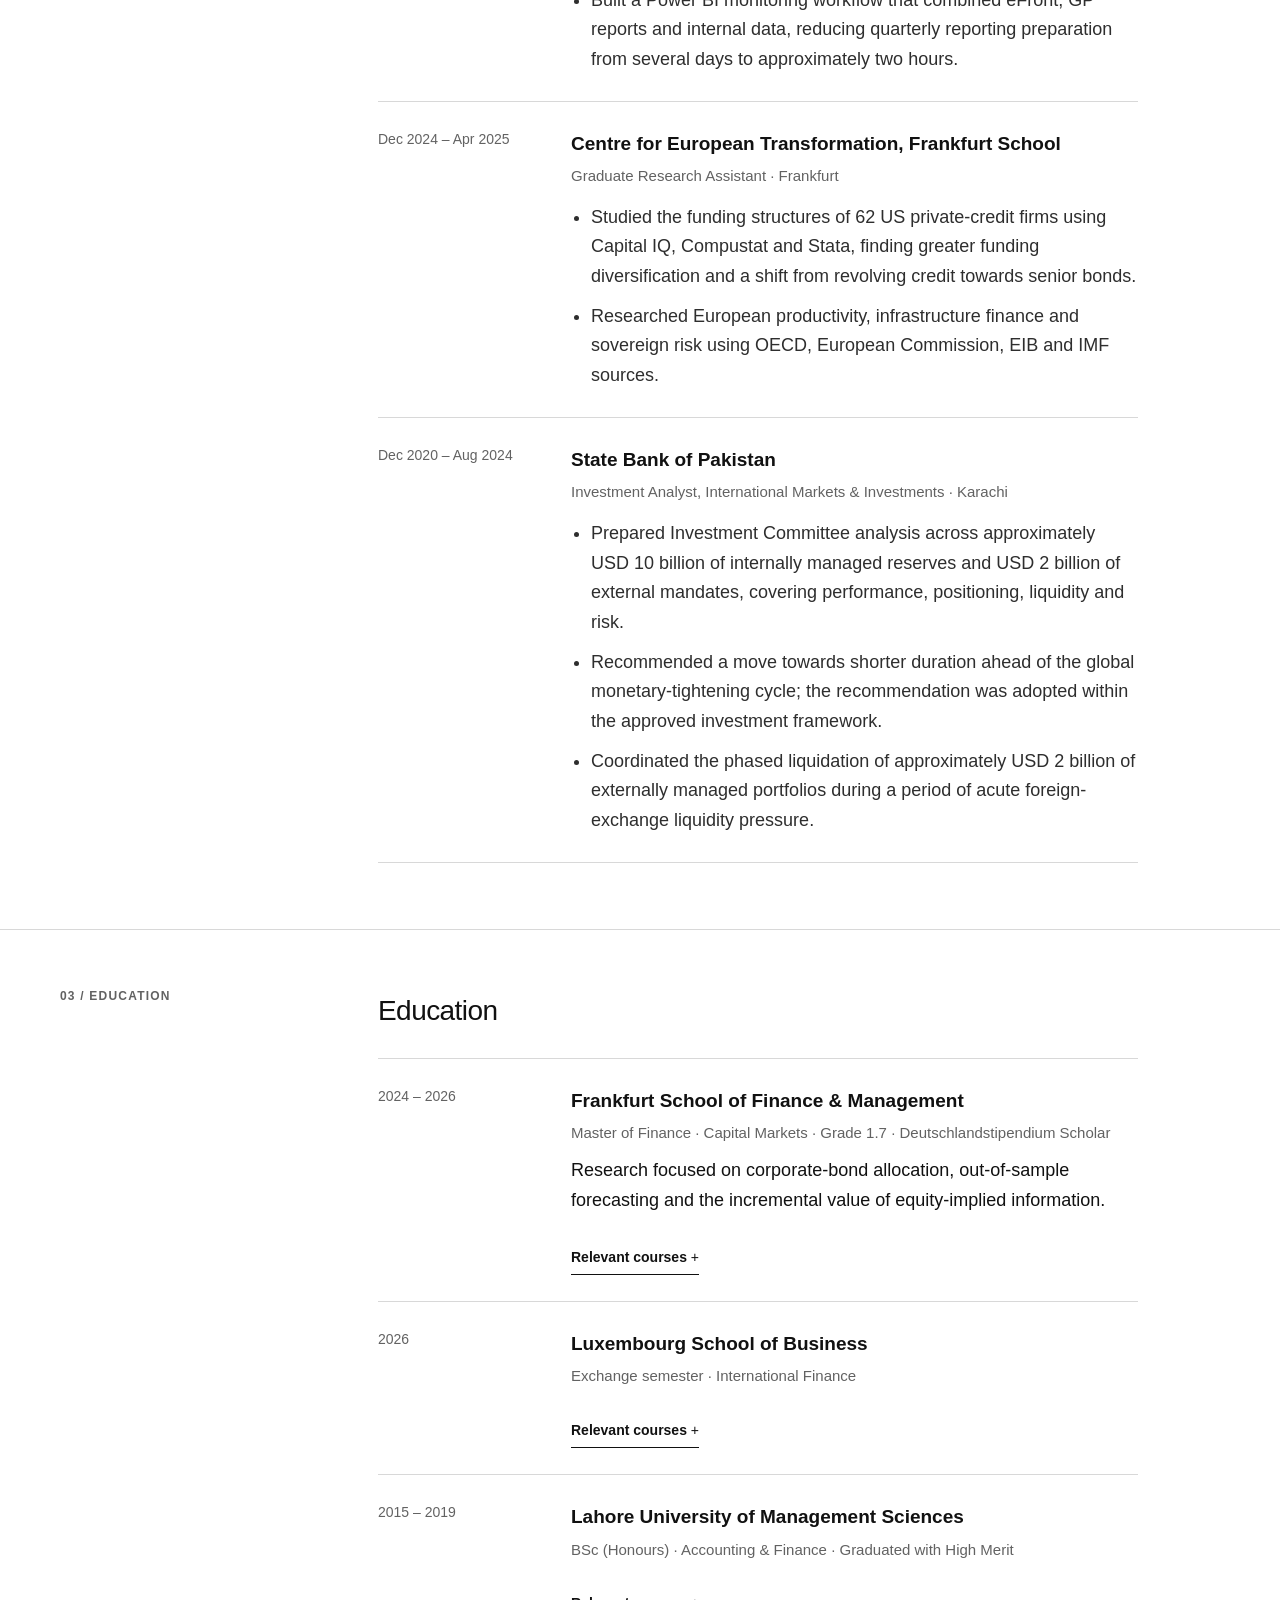
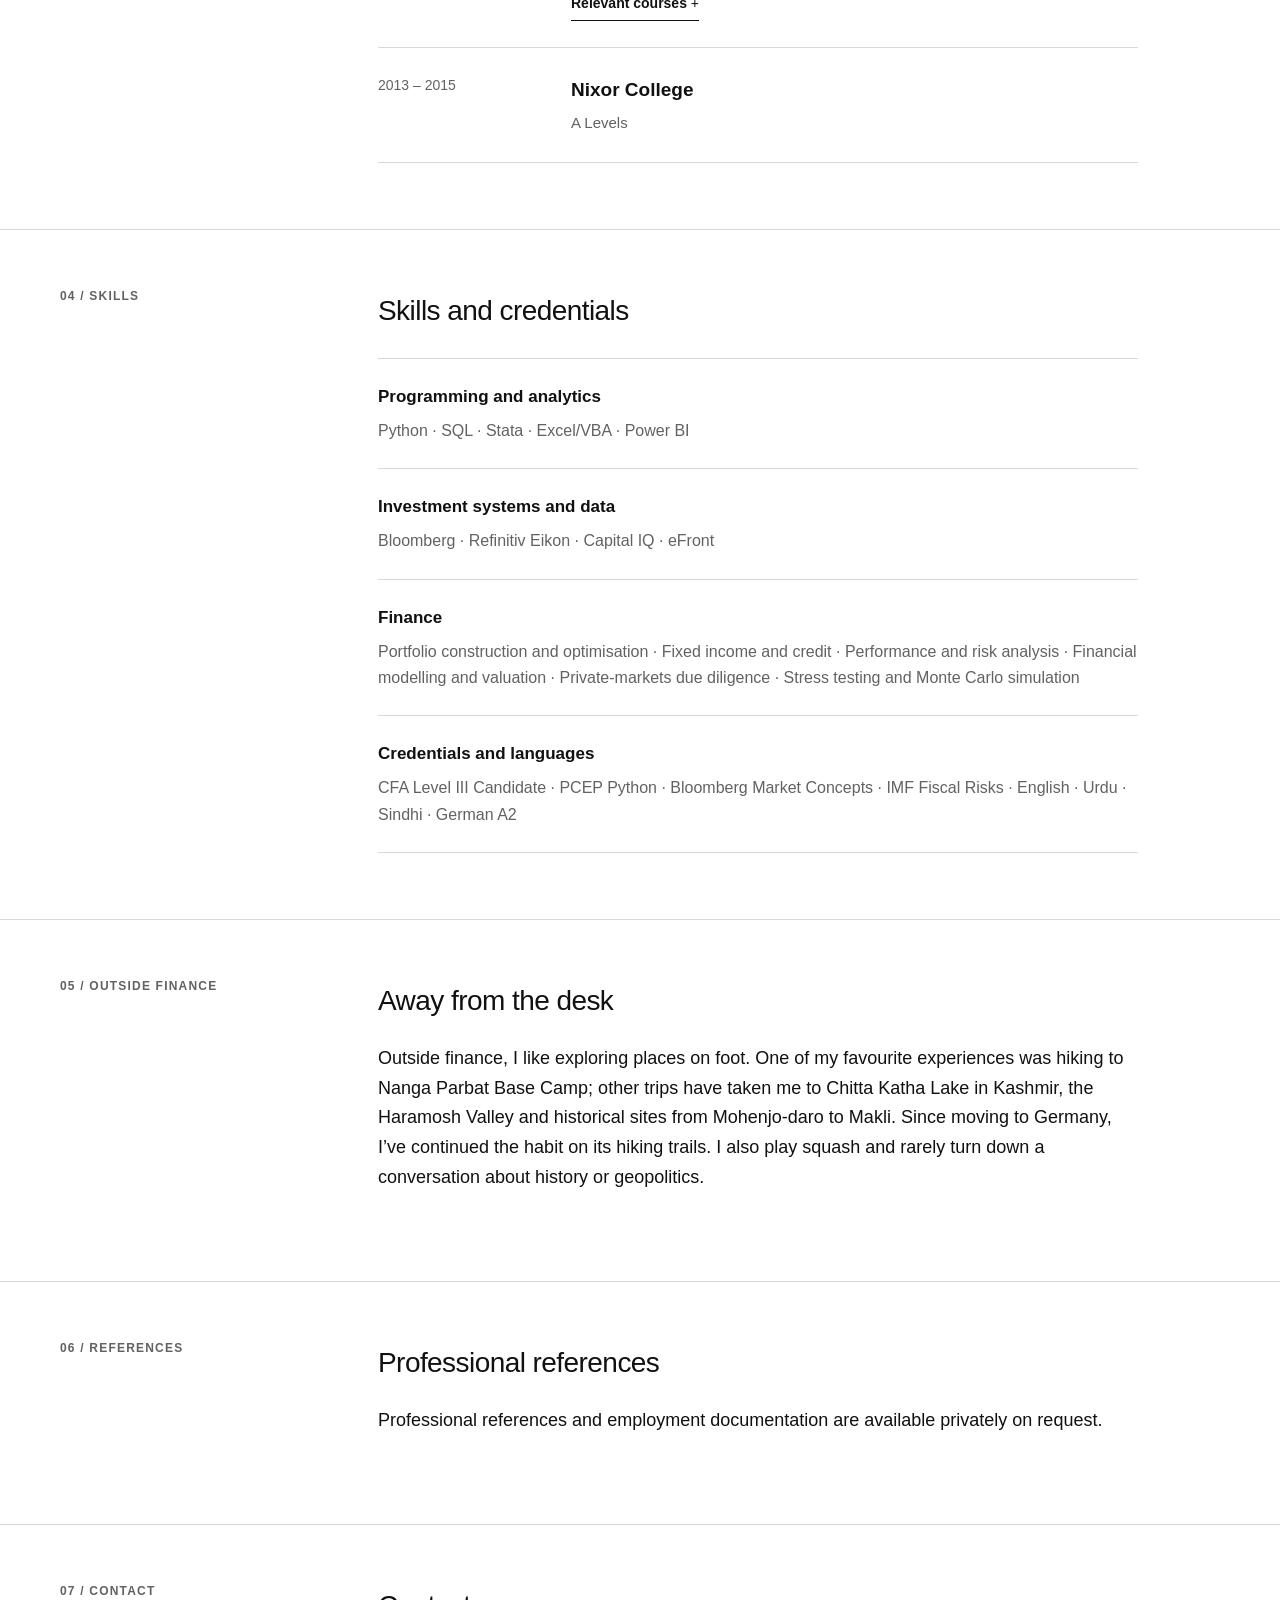
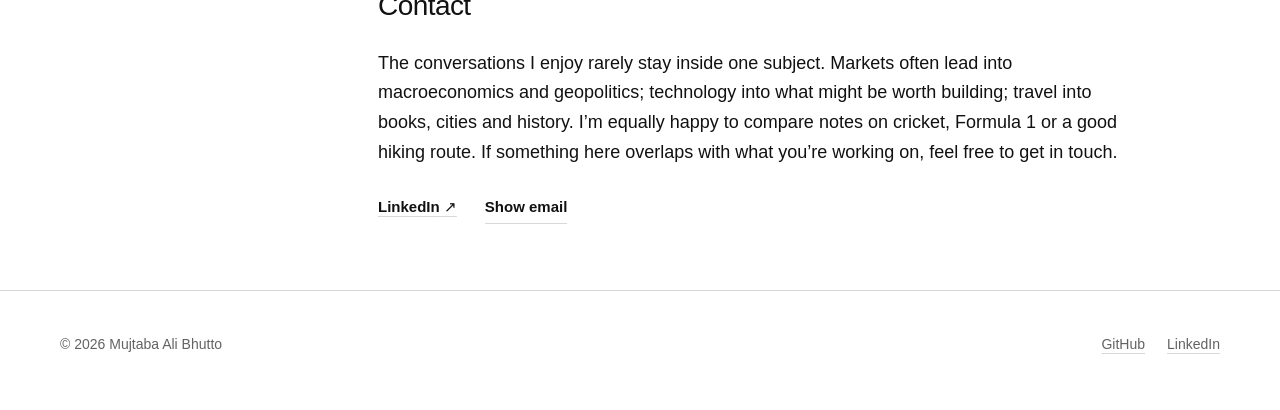
==== commit cb790709: "website update" ====
--- a/about/index.html
+++ b/about/index.html
@@ -13,7 +13,7 @@
       <a class="site-name" href="/">Mujtaba Ali Bhutto</a>
       <nav class="site-nav" aria-label="Primary navigation">
         <a href="/">Home</a>
-        <a href="/projects/">Projects</a>
+        <a href="/projects/">Work</a>
         <a href="/articles/">Articles</a>
         <a href="/about/" aria-current="page">About</a>
       </nav>
@@ -129,7 +129,15 @@
               <div>
                 <h3>Luxembourg School of Business</h3>
                 <p class="role">Exchange semester · International Finance</p>
-                <p>Coursework included Advanced Modeling: Corporate Valuation 2, Investment Banking and Entrepreneurial Design Thinking.</p>
+                <details class="course-disclosure">
+                  <summary>Relevant courses</summary>
+                  <ul>
+                    <li>Advanced Modeling: Corporate Valuation 2</li>
+                    <li>Investment Banking</li>
+                    <li>Entrepreneurial Design Thinking</li>
+                    <li>Ethics and Corporate Social Responsibility</li>
+                  </ul>
+                </details>
               </div>
             </article>
             <article class="timeline-entry">
--- a/assets/css/styles.css
+++ b/assets/css/styles.css
@@ -96,7 +96,14 @@
 }
 
 .hero {
-  padding: 92px 0 84px;
+  padding: 72px 0 68px;
+}
+
+.hero-grid {
+  display: grid;
+  grid-template-columns: minmax(0, 2.2fr) minmax(260px, 0.8fr);
+  gap: 72px;
+  align-items: end;
 }
 
 .eyebrow,
@@ -113,7 +120,7 @@
 }
 
 .hero h1 {
-  max-width: 980px;
+  max-width: 860px;
   margin: 0;
   font-size: clamp(40px, 5.2vw, 60px);
   font-weight: 500;
@@ -131,8 +138,8 @@
 }
 
 .hero-copy {
-  max-width: 760px;
-  margin: 34px 0 0;
+  max-width: 720px;
+  margin: 28px 0 0;
   color: #292929;
   font-size: clamp(18px, 2vw, 22px);
   line-height: 1.55;
@@ -142,7 +149,7 @@
   display: flex;
   flex-wrap: wrap;
   gap: 28px;
-  margin-top: 34px;
+  margin-top: 28px;
   font-size: 15px;
   font-weight: 700;
 }
@@ -153,21 +160,45 @@
   font-weight: 400;
 }
 
-.availability {
-  max-width: 760px;
-  margin: 34px 0 0;
-  padding-top: 24px;
-  border-top: 1px solid var(--rule);
+.hero-aside {
+  padding: 24px 0 3px 28px;
+  border-left: 1px solid var(--rule);
   color: var(--muted);
   font-size: 15px;
 }
 
-.availability strong {
+.hero-aside .aside-label {
+  margin: 0 0 14px;
+  font-size: 11px;
+  font-weight: 700;
+  letter-spacing: 0.1em;
+  text-transform: uppercase;
+}
+
+.hero-aside h2 {
+  margin: 0 0 14px;
   color: var(--ink);
+  font-size: 20px;
+  font-weight: 500;
+  line-height: 1.3;
+}
+
+.hero-aside p {
+  margin: 0 0 12px;
+}
+
+.aside-links {
+  display: flex;
+  flex-wrap: wrap;
+  gap: 16px;
+  margin-top: 22px;
+  color: var(--ink);
+  font-size: 13px;
+  font-weight: 700;
 }
 
 .section {
-  padding: 72px 0 84px;
+  padding: 58px 0 66px;
   border-top: 1px solid var(--rule);
 }
 
@@ -176,7 +207,7 @@
   grid-template-columns: minmax(180px, 0.7fr) minmax(0, 2.3fr);
   gap: 48px;
   align-items: start;
-  margin-bottom: 48px;
+  margin-bottom: 34px;
 }
 
 .section-head h2,
@@ -261,6 +292,27 @@
   font-weight: 700;
 }
 
+.project-tags {
+  display: flex;
+  flex-wrap: wrap;
+  gap: 7px 14px;
+  margin: 17px 0 0;
+  padding: 0;
+  color: var(--muted);
+  font-size: 12px;
+  font-weight: 700;
+  letter-spacing: 0.035em;
+  line-height: 1.4;
+  list-style: none;
+  text-transform: uppercase;
+}
+
+.project-tags li + li::before {
+  content: "·";
+  margin-right: 14px;
+  color: #a0a0a0;
+}
+
 .project-links a {
   text-decoration: none;
   border-bottom: 1px solid var(--rule);
@@ -303,7 +355,7 @@
 }
 
 .page-header {
-  padding: 84px 0 68px;
+  padding: 68px 0 56px;
 }
 
 .page-header p {
@@ -326,7 +378,7 @@
   display: grid;
   grid-template-columns: 150px minmax(0, 1.45fr) minmax(260px, 0.75fr);
   gap: 34px;
-  padding: 40px 0;
+  padding: 34px 0;
   border-bottom: 1px solid var(--rule);
 }
 
@@ -380,6 +432,10 @@
   letter-spacing: -0.02em;
 }
 
+.content-grid > .prose > h2:first-child {
+  margin-top: 0;
+}
+
 .timeline {
   margin-top: 24px;
   border-top: 1px solid var(--rule);
@@ -389,7 +445,7 @@
   display: grid;
   grid-template-columns: 165px minmax(0, 1fr);
   gap: 28px;
-  padding: 30px 0;
+  padding: 26px 0;
   border-bottom: 1px solid var(--rule);
 }
 
@@ -670,9 +726,16 @@
 
   .section-head,
   .project-card.featured,
-  .content-grid {
+  .content-grid,
+  .hero-grid {
     grid-template-columns: 1fr;
     gap: 24px;
+  }
+
+  .hero-aside {
+    padding: 24px 0 0;
+    border-top: 1px solid var(--rule);
+    border-left: 0;
   }
 
   .content-label {
@@ -696,6 +759,10 @@
     gap: 14px;
   }
 
+  .project-tags li + li::before {
+    margin-right: 10px;
+  }
+
   .project-row .project-links {
     justify-content: flex-start;
   }
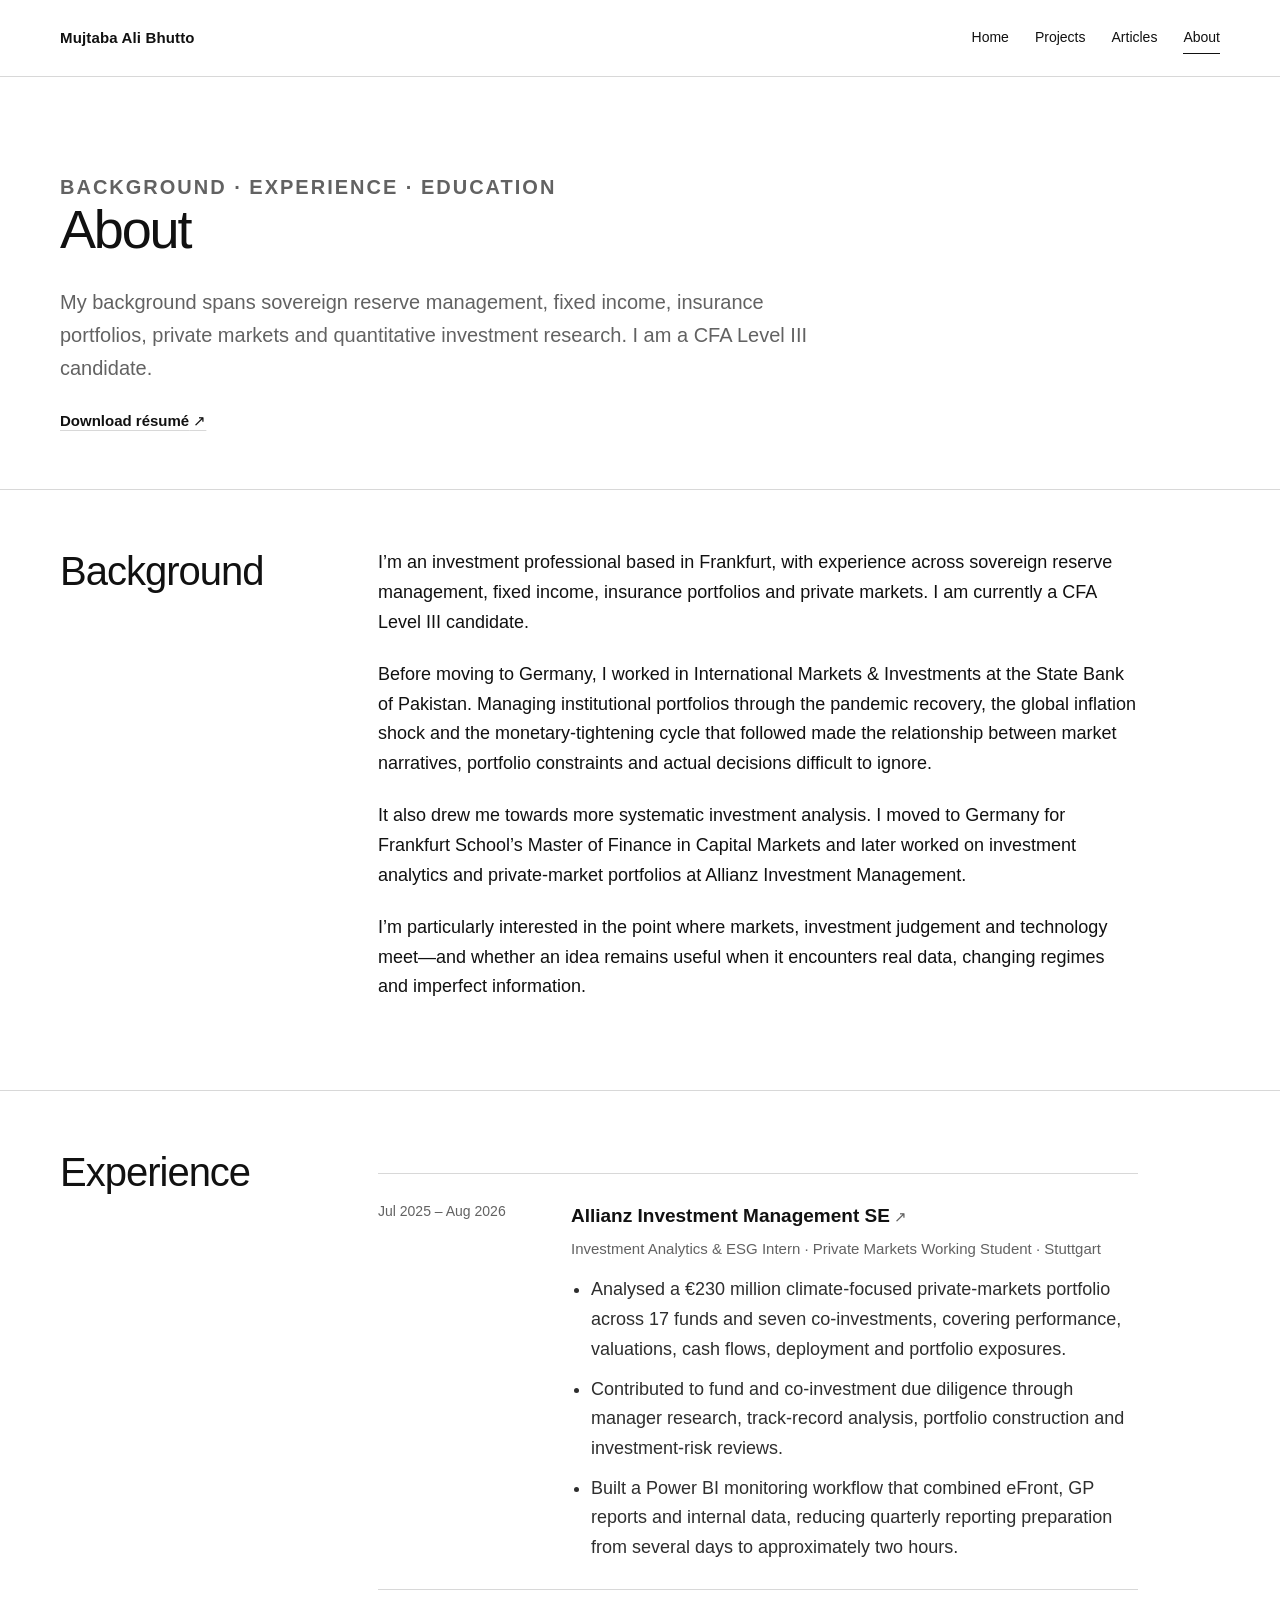
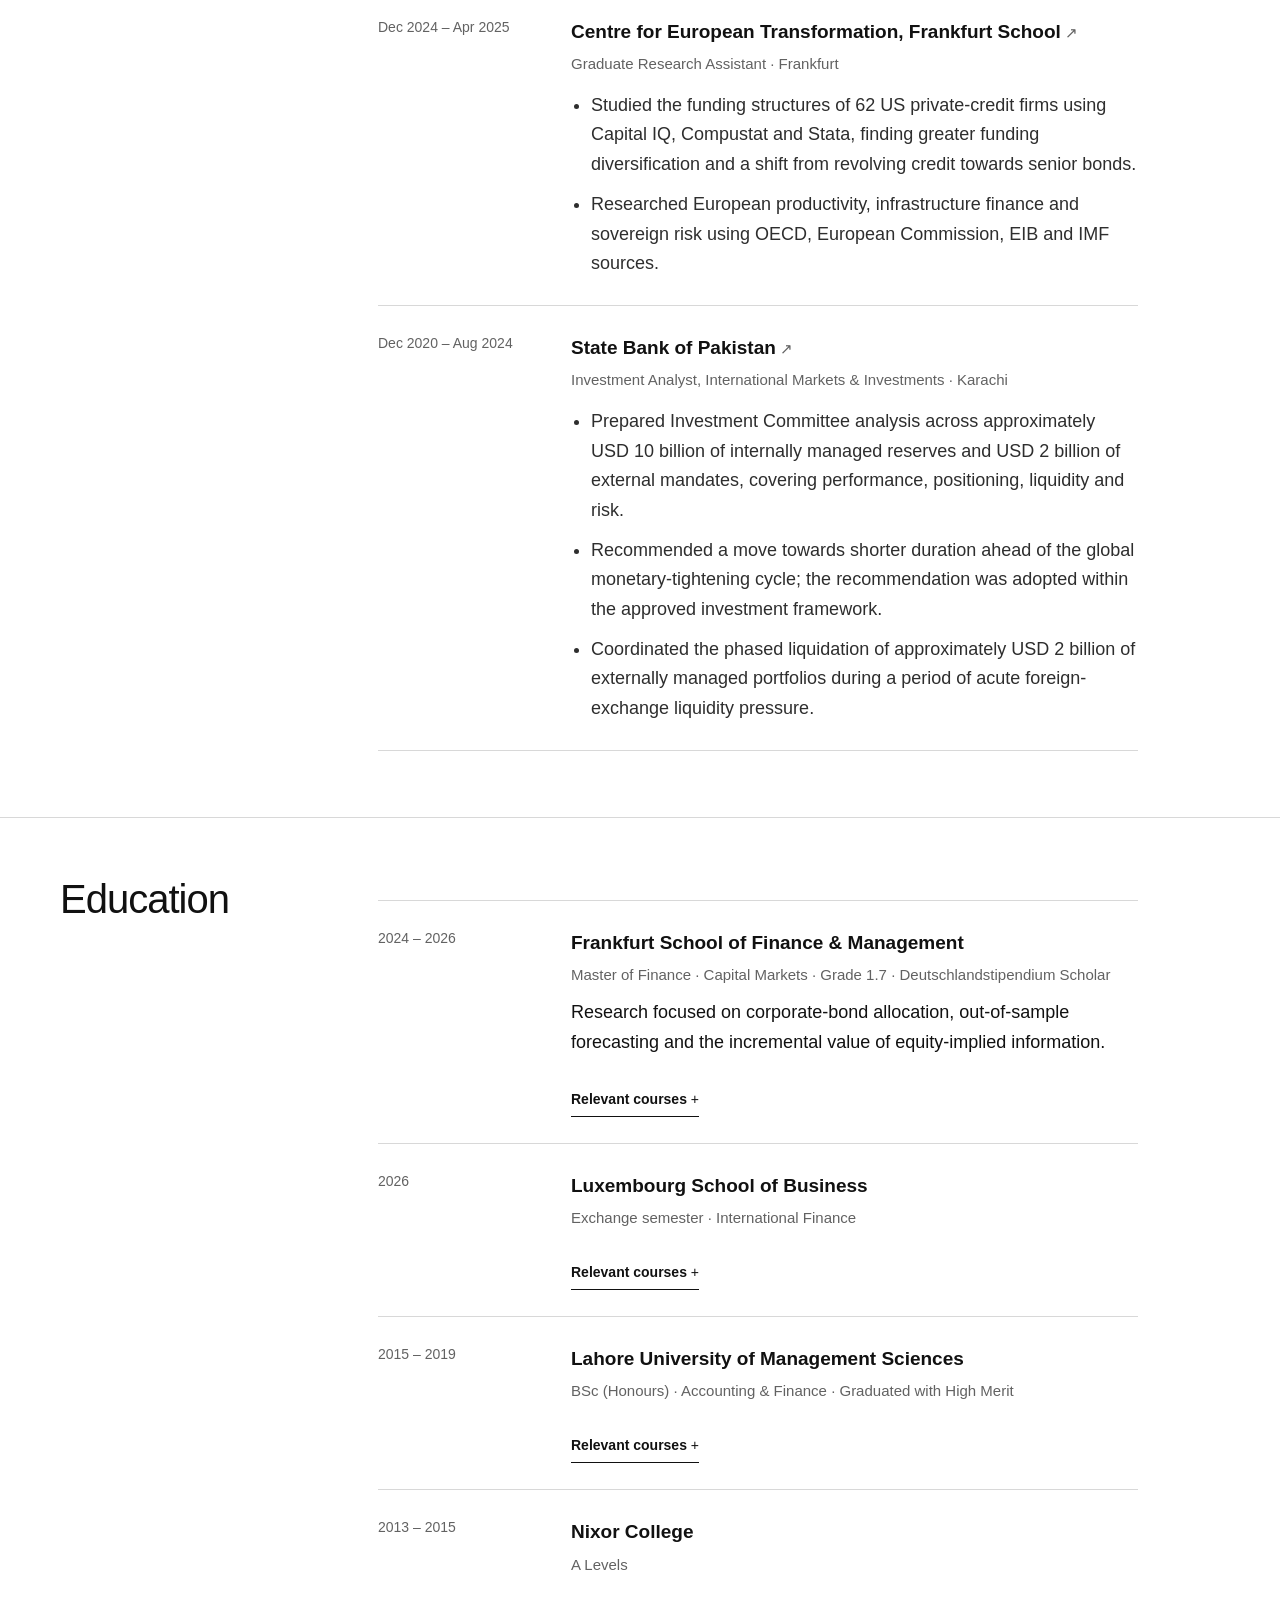
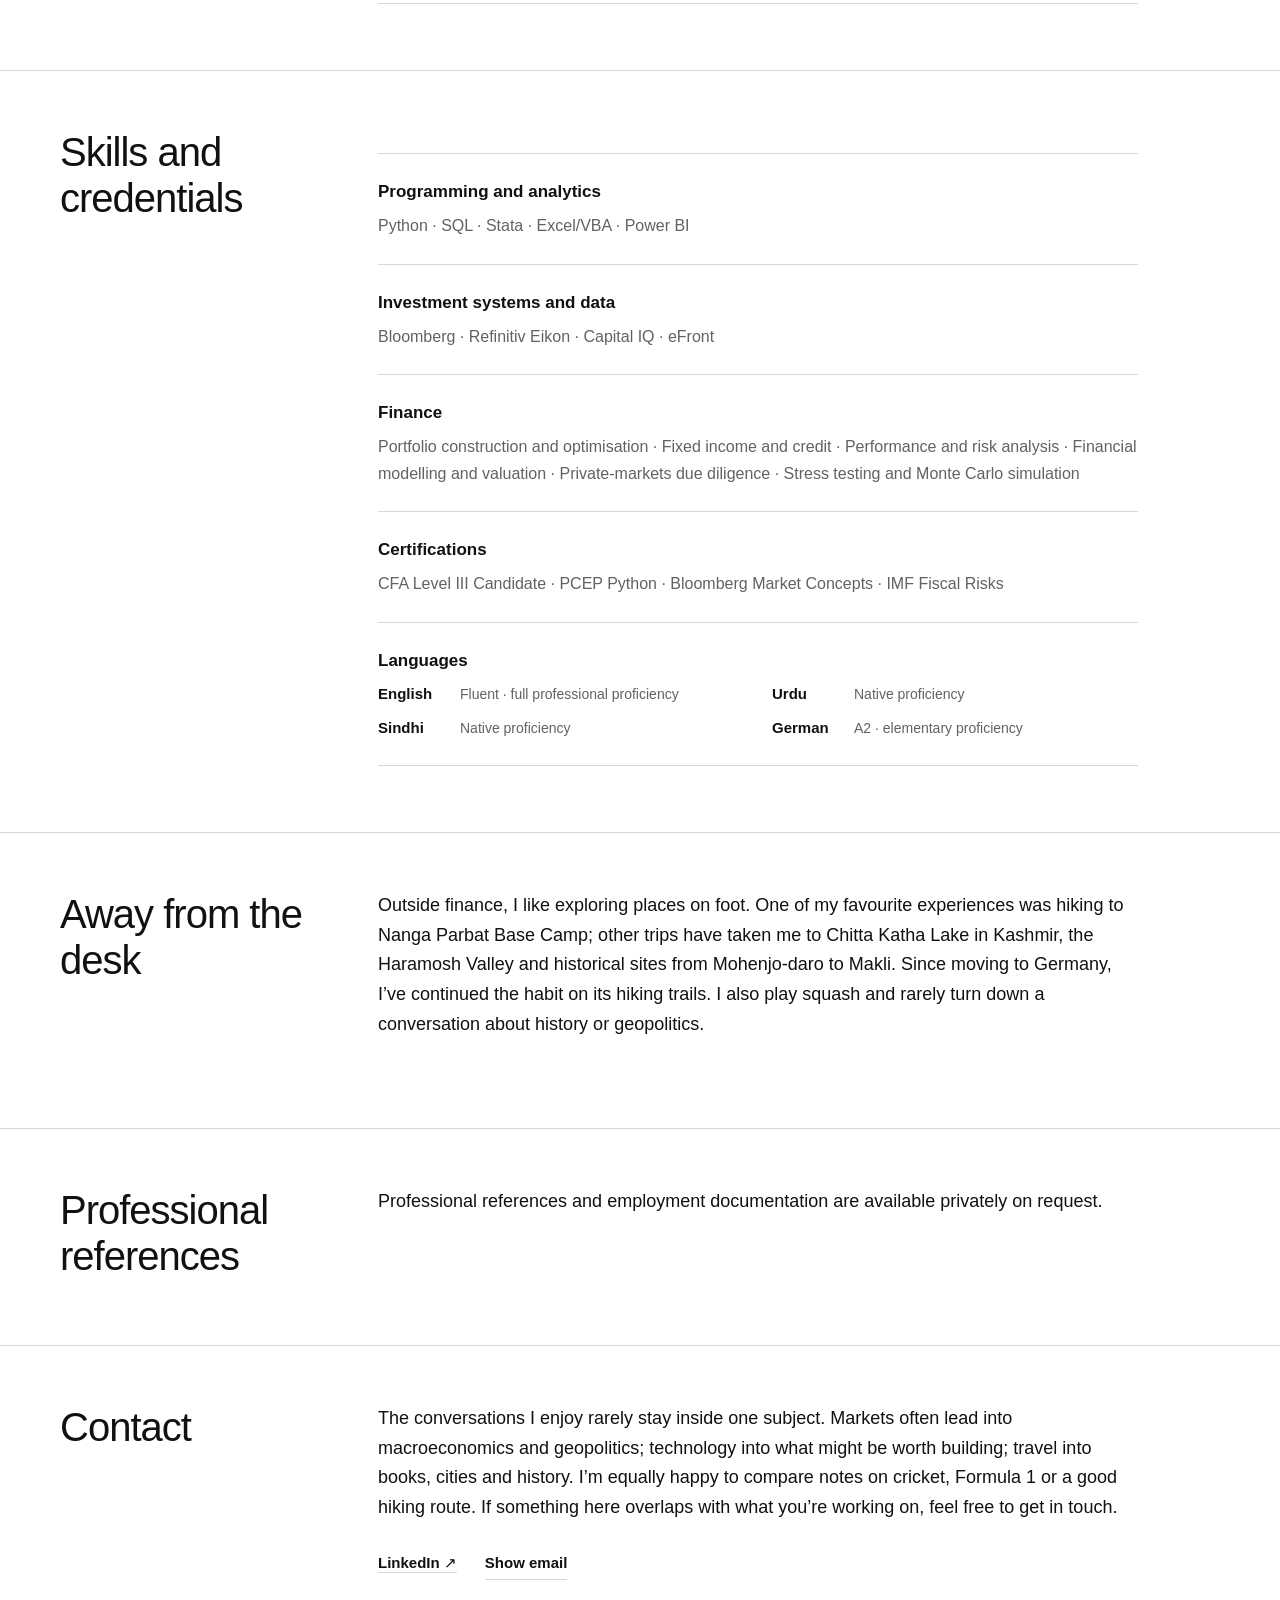
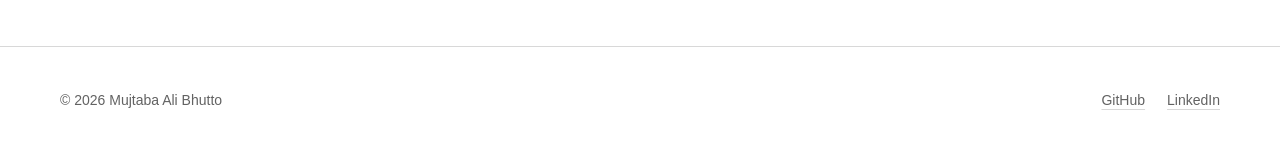
==== commit 2d28dabf: "website update" ====
--- a/about/index.html
+++ b/about/index.html
@@ -13,7 +13,7 @@
       <a class="site-name" href="/">Mujtaba Ali Bhutto</a>
       <nav class="site-nav" aria-label="Primary navigation">
         <a href="/">Home</a>
-        <a href="/projects/">Work</a>
+        <a href="/projects/">Projects</a>
         <a href="/articles/">Articles</a>
         <a href="/about/" aria-current="page">About</a>
       </nav>
@@ -34,11 +34,8 @@
 
     <section class="section" aria-labelledby="background">
       <div class="container content-grid">
-        <div class="content-label">
-          <p class="section-index">01 / Background</p>
-        </div>
-        <div class="prose">
-          <h2 id="background">Background</h2>
+        <div class="content-label"><h2 id="background">Background</h2></div>
+        <div class="prose">
           <p>I’m an investment professional based in Frankfurt, with experience across sovereign reserve management, fixed income, insurance portfolios and private markets. I am currently a CFA Level III candidate.</p>
           <p>Before moving to Germany, I worked in International Markets & Investments at the State Bank of Pakistan. Managing institutional portfolios through the pandemic recovery, the global inflation shock and the monetary-tightening cycle that followed made the relationship between market narratives, portfolio constraints and actual decisions difficult to ignore.</p>
           <p>It also drew me towards more systematic investment analysis. I moved to Germany for Frankfurt School’s Master of Finance in Capital Markets and later worked on investment analytics and private-market portfolios at Allianz Investment Management.</p>
@@ -49,16 +46,13 @@
 
     <section class="section" aria-labelledby="experience">
       <div class="container content-grid">
-        <div class="content-label">
-          <p class="section-index">02 / Experience</p>
-        </div>
-        <div class="prose">
-          <h2 id="experience">Experience</h2>
+        <div class="content-label"><h2 id="experience">Experience</h2></div>
+        <div class="prose">
           <div class="timeline">
             <article class="timeline-entry">
               <time>Jul 2025 – Aug 2026</time>
               <div>
-                <h3>Allianz Investment Management SE</h3>
+                <h3><a class="organisation-link" href="https://www.linkedin.com/company/allianz-investment-management/">Allianz Investment Management SE</a></h3>
                 <p class="role">Investment Analytics &amp; ESG Intern · Private Markets Working Student · Stuttgart</p>
                 <ul class="detail-list">
                   <li>Analysed a €230 million climate-focused private-markets portfolio across 17 funds and seven co-investments, covering performance, valuations, cash flows, deployment and portfolio exposures.</li>
@@ -70,7 +64,7 @@
             <article class="timeline-entry">
               <time>Dec 2024 – Apr 2025</time>
               <div>
-                <h3>Centre for European Transformation, Frankfurt School</h3>
+                <h3><a class="organisation-link" href="https://www.linkedin.com/company/centre-for-european-transformation/">Centre for European Transformation, Frankfurt School</a></h3>
                 <p class="role">Graduate Research Assistant · Frankfurt</p>
                 <ul class="detail-list">
                   <li>Studied the funding structures of 62 US private-credit firms using Capital IQ, Compustat and Stata, finding greater funding diversification and a shift from revolving credit towards senior bonds.</li>
@@ -81,7 +75,7 @@
             <article class="timeline-entry">
               <time>Dec 2020 – Aug 2024</time>
               <div>
-                <h3>State Bank of Pakistan</h3>
+                <h3><a class="organisation-link" href="https://www.linkedin.com/company/state-bank-of-pakistan/">State Bank of Pakistan</a></h3>
                 <p class="role">Investment Analyst, International Markets &amp; Investments · Karachi</p>
                 <ul class="detail-list">
                   <li>Prepared Investment Committee analysis across approximately USD 10 billion of internally managed reserves and USD 2 billion of external mandates, covering performance, positioning, liquidity and risk.</li>
@@ -97,11 +91,8 @@
 
     <section class="section" aria-labelledby="education">
       <div class="container content-grid">
-        <div class="content-label">
-          <p class="section-index">03 / Education</p>
-        </div>
-        <div class="prose">
-          <h2 id="education">Education</h2>
+        <div class="content-label"><h2 id="education">Education</h2></div>
+        <div class="prose">
           <div class="timeline">
             <article class="timeline-entry">
               <time>2024 – 2026</time>
@@ -174,11 +165,8 @@
 
     <section class="section" aria-labelledby="skills">
       <div class="container content-grid">
-        <div class="content-label">
-          <p class="section-index">04 / Skills</p>
-        </div>
-        <div class="prose">
-          <h2 id="skills">Skills and credentials</h2>
+        <div class="content-label"><h2 id="skills">Skills and credentials</h2></div>
+        <div class="prose">
           <div class="skill-groups">
             <div>
               <h3>Programming and analytics</h3>
@@ -193,8 +181,17 @@
               <p>Portfolio construction and optimisation · Fixed income and credit · Performance and risk analysis · Financial modelling and valuation · Private-markets due diligence · Stress testing and Monte Carlo simulation</p>
             </div>
             <div>
-              <h3>Credentials and languages</h3>
-              <p>CFA Level III Candidate · PCEP Python · Bloomberg Market Concepts · IMF Fiscal Risks · English · Urdu · Sindhi · German A2</p>
+              <h3>Certifications</h3>
+              <p>CFA Level III Candidate · PCEP Python · Bloomberg Market Concepts · IMF Fiscal Risks</p>
+            </div>
+            <div>
+              <h3>Languages</h3>
+              <dl class="language-grid">
+                <div><dt>English</dt><dd>Fluent · full professional proficiency</dd></div>
+                <div><dt>Urdu</dt><dd>Native proficiency</dd></div>
+                <div><dt>Sindhi</dt><dd>Native proficiency</dd></div>
+                <div><dt>German</dt><dd>A2 · elementary proficiency</dd></div>
+              </dl>
             </div>
           </div>
         </div>
@@ -203,11 +200,8 @@
 
     <section class="section" aria-labelledby="outside-finance">
       <div class="container content-grid">
-        <div class="content-label">
-          <p class="section-index">05 / Outside finance</p>
-        </div>
-        <div class="prose">
-          <h2 id="outside-finance">Away from the desk</h2>
+        <div class="content-label"><h2 id="outside-finance">Away from the desk</h2></div>
+        <div class="prose">
           <p>Outside finance, I like exploring places on foot. One of my favourite experiences was hiking to Nanga Parbat Base Camp; other trips have taken me to Chitta Katha Lake in Kashmir, the Haramosh Valley and historical sites from Mohenjo-daro to Makli. Since moving to Germany, I’ve continued the habit on its hiking trails. I also play squash and rarely turn down a conversation about history or geopolitics.</p>
         </div>
       </div>
@@ -215,11 +209,8 @@
 
     <section class="section" aria-labelledby="references">
       <div class="container content-grid">
-        <div class="content-label">
-          <p class="section-index">06 / References</p>
-        </div>
-        <div class="prose">
-          <h2 id="references">Professional references</h2>
+        <div class="content-label"><h2 id="references">Professional references</h2></div>
+        <div class="prose">
           <p>Professional references and employment documentation are available privately on request.</p>
         </div>
       </div>
@@ -227,11 +218,8 @@
 
     <section class="section" aria-labelledby="contact">
       <div class="container content-grid">
-        <div class="content-label">
-          <p class="section-index">07 / Contact</p>
-        </div>
-        <div class="prose">
-          <h2 id="contact">Contact</h2>
+        <div class="content-label"><h2 id="contact">Contact</h2></div>
+        <div class="prose">
           <p>The conversations I enjoy rarely stay inside one subject. Markets often lead into macroeconomics and geopolitics; technology into what might be worth building; travel into books, cities and history. I’m equally happy to compare notes on cricket, Formula 1 or a good hiking route. If something here overlaps with what you’re working on, feel free to get in touch.</p>
           <div class="text-links contact-links">
             <a href="https://www.linkedin.com/in/mujtabaalibhutto/">LinkedIn</a>
--- a/assets/css/styles.css
+++ b/assets/css/styles.css
@@ -161,8 +161,7 @@
 }
 
 .hero-aside {
-  padding: 24px 0 3px 28px;
-  border-left: 1px solid var(--rule);
+  padding: 20px 0 3px;
   color: var(--muted);
   font-size: 15px;
 }
@@ -190,16 +189,45 @@
 .aside-links {
   display: flex;
   flex-wrap: wrap;
-  gap: 16px;
+  gap: 18px;
   margin-top: 22px;
   color: var(--ink);
   font-size: 13px;
   font-weight: 700;
 }
 
+.icon-link {
+  display: inline-flex;
+  gap: 7px;
+  align-items: center;
+  text-decoration: none;
+}
+
+.icon-link svg {
+  width: 17px;
+  height: 17px;
+  fill: currentColor;
+  flex: 0 0 auto;
+}
+
+.resume-link {
+  padding-left: 2px;
+}
+
 .section {
   padding: 58px 0 66px;
   border-top: 1px solid var(--rule);
+}
+
+.home-page .section {
+  padding-top: 48px;
+  padding-bottom: 58px;
+  border-top: 0;
+}
+
+.home-page .section-head {
+  display: block;
+  margin-bottom: 30px;
 }
 
 .section-head {
@@ -211,12 +239,17 @@
 }
 
 .section-head h2,
-.section-title {
+.section-title,
+.content-label h2 {
   margin: 0;
   font-size: clamp(27px, 3.2vw, 40px);
   font-weight: 500;
   letter-spacing: -0.025em;
   line-height: 1.15;
+}
+
+.content-label h2 {
+  margin: 0;
 }
 
 .section-intro {
@@ -295,22 +328,52 @@
 .project-tags {
   display: flex;
   flex-wrap: wrap;
-  gap: 7px 14px;
+  gap: 7px;
   margin: 17px 0 0;
   padding: 0;
   color: var(--muted);
-  font-size: 12px;
-  font-weight: 700;
-  letter-spacing: 0.035em;
+  font-size: 11px;
+  font-weight: 600;
+  letter-spacing: 0.025em;
   line-height: 1.4;
   list-style: none;
   text-transform: uppercase;
 }
 
-.project-tags li + li::before {
-  content: "·";
-  margin-right: 14px;
-  color: #a0a0a0;
+.project-tags li {
+  padding: 5px 9px;
+  border: 1px solid var(--rule);
+  border-radius: 999px;
+  background: var(--paper);
+}
+
+.home-project-grid {
+  display: grid;
+  grid-template-columns: repeat(3, minmax(0, 1fr));
+  gap: 42px;
+}
+
+.home-project-card {
+  display: flex;
+  min-width: 0;
+  flex-direction: column;
+}
+
+.home-project-card h3 {
+  margin: 0 0 12px;
+  font-size: 22px;
+  font-weight: 500;
+  letter-spacing: -0.02em;
+  line-height: 1.25;
+}
+
+.home-project-card p:not(.project-meta) {
+  margin: 0;
+  color: var(--muted);
+}
+
+.home-project-card .project-links {
+  margin-top: 22px;
 }
 
 .project-links a {
@@ -460,6 +523,21 @@
   font-weight: 700;
 }
 
+.organisation-link {
+  text-decoration: none;
+}
+
+.organisation-link::after {
+  content: " ↗";
+  color: var(--muted);
+  font-size: 0.78em;
+  font-weight: 400;
+}
+
+.organisation-link:hover::after {
+  color: var(--accent);
+}
+
 .timeline-entry .role {
   margin: 0 0 10px;
   color: var(--muted);
@@ -468,6 +546,19 @@
 
 .timeline-entry p:last-child {
   margin-bottom: 0;
+}
+
+.home-page .timeline {
+  border-top: 0;
+}
+
+.home-page .timeline-entry {
+  padding: 18px 0;
+  border-bottom: 0;
+}
+
+.home-page .timeline-entry + .timeline-entry {
+  margin-top: 8px;
 }
 
 .skill-groups {
@@ -492,8 +583,64 @@
   font-size: 16px;
 }
 
+.language-grid {
+  display: grid;
+  grid-template-columns: repeat(2, minmax(0, 1fr));
+  gap: 10px 28px;
+  margin: 4px 0 0;
+}
+
+.language-grid > div {
+  display: grid;
+  grid-template-columns: 72px minmax(0, 1fr);
+  gap: 10px;
+  align-items: baseline;
+}
+
+.language-grid dt {
+  color: var(--ink);
+  font-size: 15px;
+  font-weight: 700;
+}
+
+.language-grid dd {
+  margin: 0;
+  color: var(--muted);
+  font-size: 14px;
+}
+
 .article-preview h2 {
   margin-top: 0;
+}
+
+.closing-grid {
+  display: grid;
+  grid-template-columns: minmax(0, 1.4fr) minmax(260px, 0.6fr);
+  gap: 72px;
+  align-items: end;
+}
+
+.closing-grid h2 {
+  margin: 0 0 12px;
+  font-size: clamp(27px, 3.2vw, 40px);
+  font-weight: 500;
+  letter-spacing: -0.025em;
+}
+
+.closing-grid p {
+  max-width: 680px;
+  margin: 0;
+  color: var(--muted);
+  font-size: 18px;
+}
+
+.closing-links {
+  display: flex;
+  flex-wrap: wrap;
+  gap: 22px;
+  justify-content: flex-end;
+  font-size: 14px;
+  font-weight: 700;
 }
 
 .article-header {
@@ -727,14 +874,14 @@
   .section-head,
   .project-card.featured,
   .content-grid,
-  .hero-grid {
+  .hero-grid,
+  .closing-grid {
     grid-template-columns: 1fr;
     gap: 24px;
   }
 
   .hero-aside {
     padding: 24px 0 0;
-    border-top: 1px solid var(--rule);
     border-left: 0;
   }
 
@@ -743,8 +890,13 @@
   }
 
   .project-grid,
-  .plain-grid {
+  .plain-grid,
+  .home-project-grid {
     grid-template-columns: 1fr;
+  }
+
+  .home-project-grid {
+    gap: 42px;
   }
 
   .plain-item,
@@ -759,8 +911,8 @@
     gap: 14px;
   }
 
-  .project-tags li + li::before {
-    margin-right: 10px;
+  .closing-links {
+    justify-content: flex-start;
   }
 
   .project-row .project-links {
@@ -779,6 +931,10 @@
 
   .footer-inner {
     flex-direction: column;
+  }
+
+  .language-grid {
+    grid-template-columns: 1fr;
   }
 
   .article-body.container {
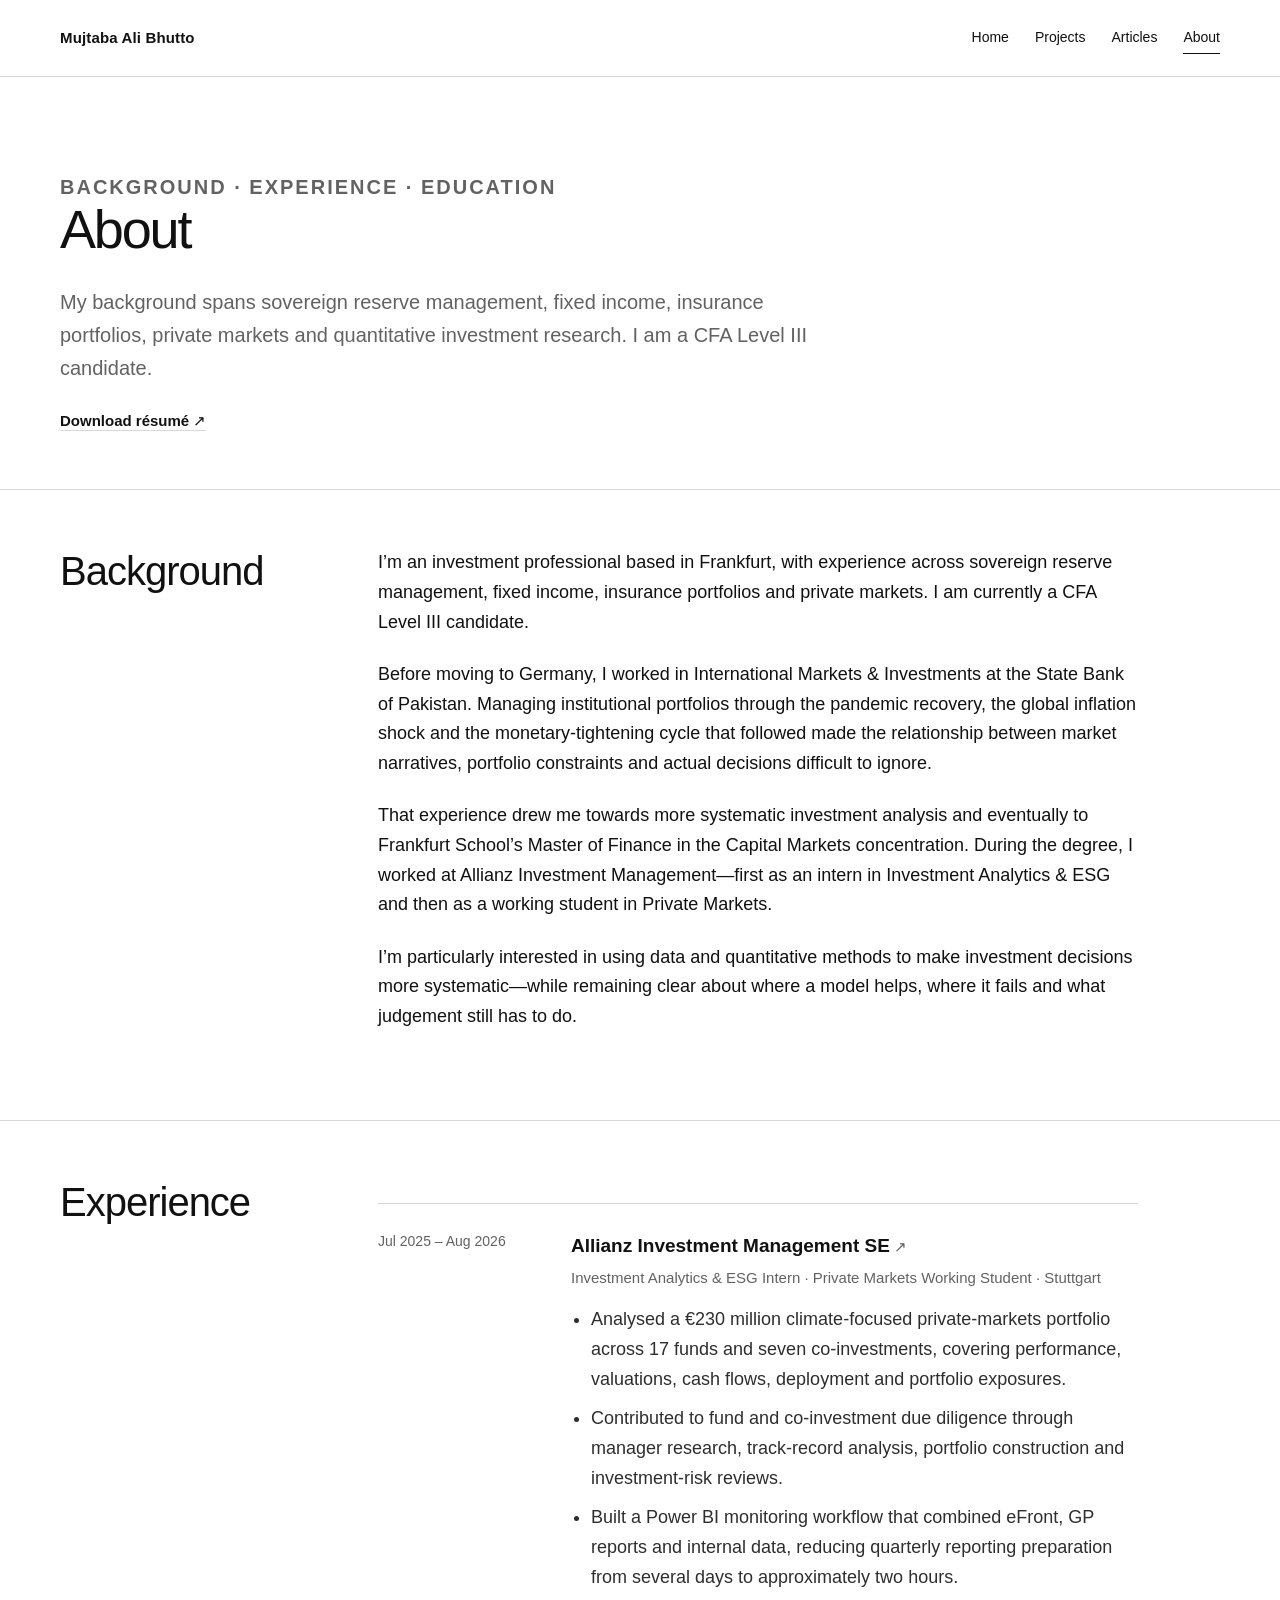
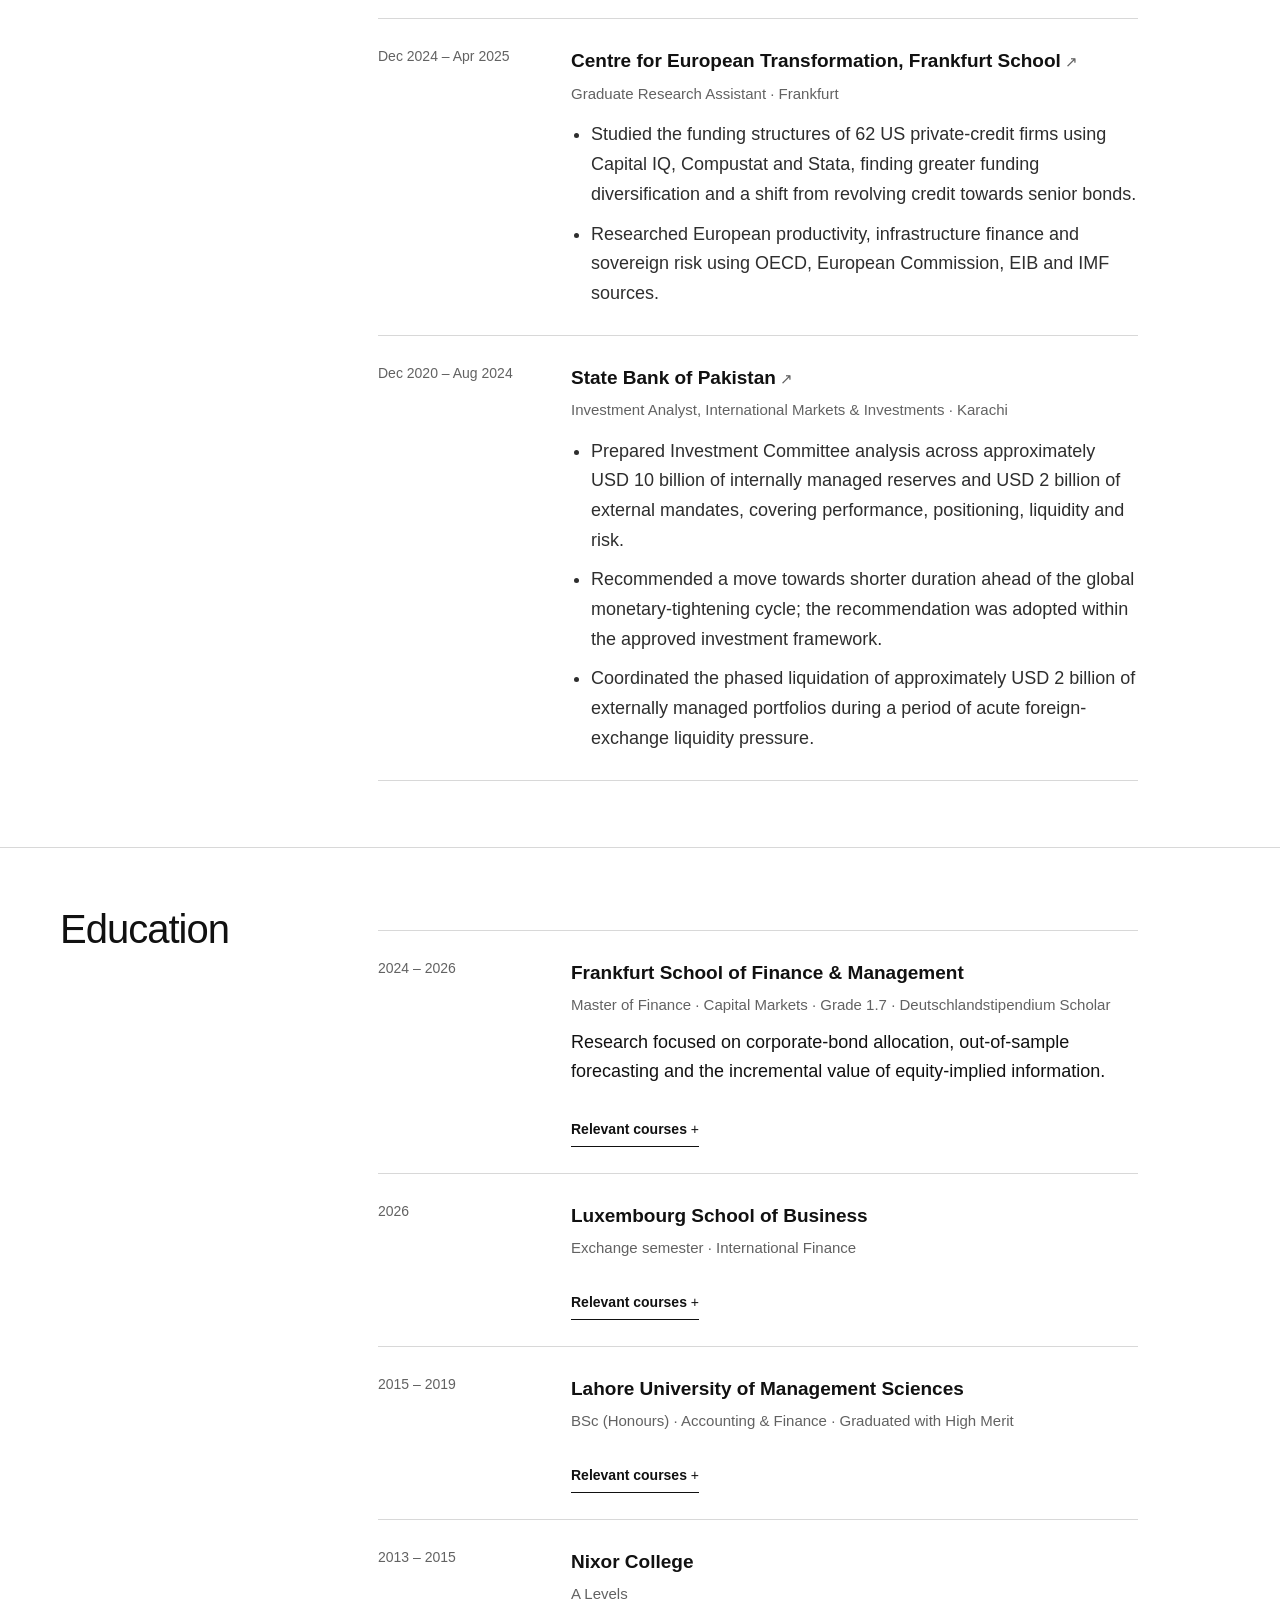
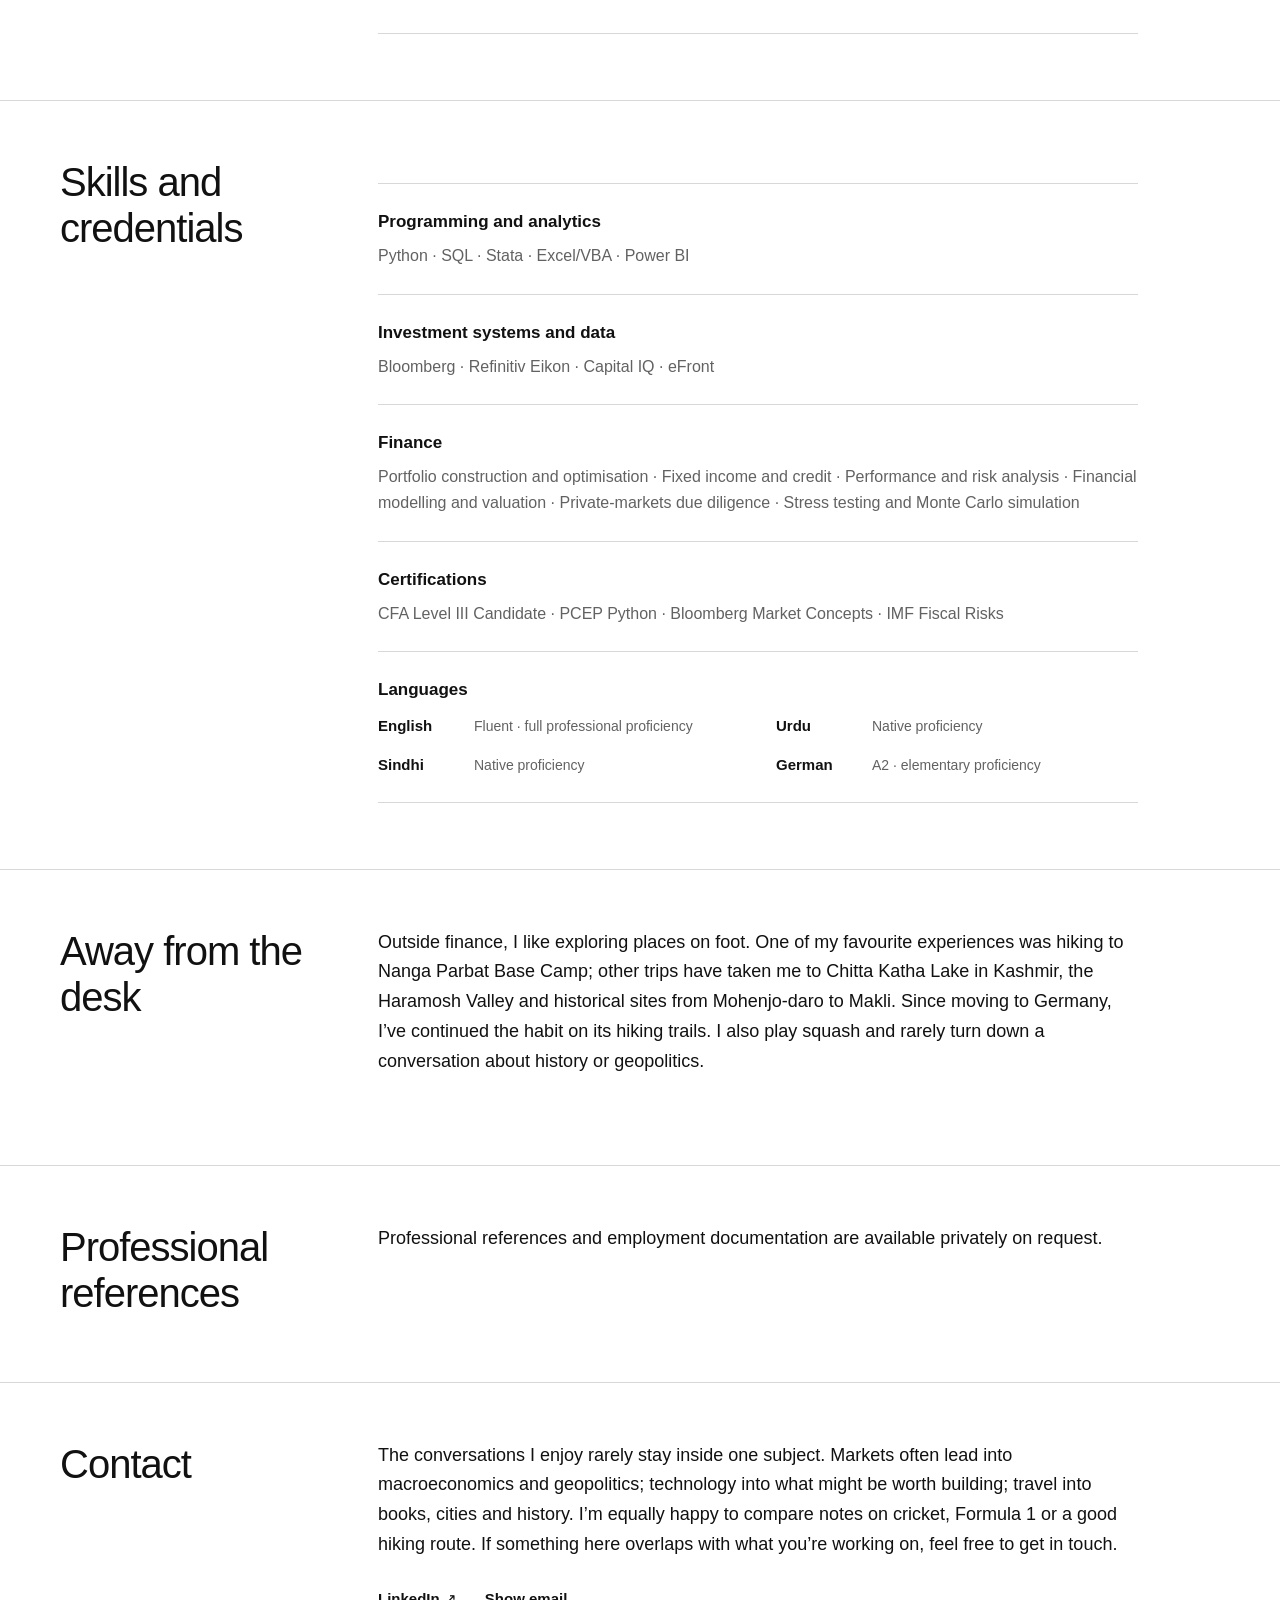
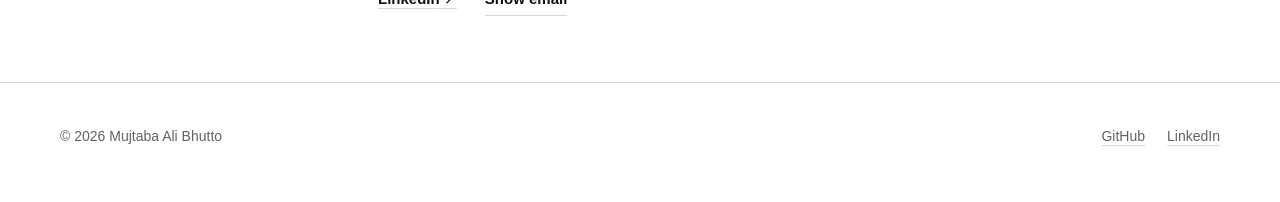
==== commit d3d704a3: "website update" ====
--- a/about/index.html
+++ b/about/index.html
@@ -5,7 +5,7 @@
   <meta name="viewport" content="width=device-width, initial-scale=1">
   <meta name="description" content="About Mujtaba Ali Bhutto — institutional investment professional based in Frankfurt am Main.">
   <title>About — Mujtaba Ali Bhutto</title>
-  <link rel="stylesheet" href="/assets/css/styles.css">
+  <link rel="stylesheet" href="/assets/css/styles.css?v=7">
 </head>
 <body>
   <header class="site-header">
@@ -38,8 +38,8 @@
         <div class="prose">
           <p>I’m an investment professional based in Frankfurt, with experience across sovereign reserve management, fixed income, insurance portfolios and private markets. I am currently a CFA Level III candidate.</p>
           <p>Before moving to Germany, I worked in International Markets & Investments at the State Bank of Pakistan. Managing institutional portfolios through the pandemic recovery, the global inflation shock and the monetary-tightening cycle that followed made the relationship between market narratives, portfolio constraints and actual decisions difficult to ignore.</p>
-          <p>It also drew me towards more systematic investment analysis. I moved to Germany for Frankfurt School’s Master of Finance in Capital Markets and later worked on investment analytics and private-market portfolios at Allianz Investment Management.</p>
-          <p>I’m particularly interested in the point where markets, investment judgement and technology meet—and whether an idea remains useful when it encounters real data, changing regimes and imperfect information.</p>
+          <p>That experience drew me towards more systematic investment analysis and eventually to Frankfurt School’s Master of Finance in the Capital Markets concentration. During the degree, I worked at Allianz Investment Management—first as an intern in Investment Analytics &amp; ESG and then as a working student in Private Markets.</p>
+          <p>I’m particularly interested in using data and quantitative methods to make investment decisions more systematic—while remaining clear about where a model helps, where it fails and what judgement still has to do.</p>
         </div>
       </div>
     </section>
--- a/assets/css/styles.css
+++ b/assets/css/styles.css
@@ -96,14 +96,11 @@
 }
 
 .hero {
-  padding: 72px 0 68px;
-}
-
-.hero-grid {
-  display: grid;
-  grid-template-columns: minmax(0, 2.2fr) minmax(260px, 0.8fr);
-  gap: 72px;
-  align-items: end;
+  padding: 78px 0 74px;
+}
+
+.hero-single {
+  max-width: var(--content);
 }
 
 .eyebrow,
@@ -120,12 +117,21 @@
 }
 
 .hero h1 {
-  max-width: 860px;
-  margin: 0;
-  font-size: clamp(40px, 5.2vw, 60px);
+  max-width: 900px;
+  margin: 0;
+  font-size: clamp(48px, 6.5vw, 76px);
   font-weight: 500;
   letter-spacing: -0.045em;
   line-height: 1.02;
+}
+
+.hero-role {
+  max-width: 920px;
+  margin: 18px 0 0;
+  color: #292929;
+  font-size: clamp(23px, 3vw, 34px);
+  line-height: 1.25;
+  letter-spacing: -0.025em;
 }
 
 .page-header h1 {
@@ -138,11 +144,43 @@
 }
 
 .hero-copy {
-  max-width: 720px;
-  margin: 28px 0 0;
+  max-width: 900px;
+  margin: 26px 0 0;
   color: #292929;
-  font-size: clamp(18px, 2vw, 22px);
+  font-size: clamp(17px, 1.8vw, 20px);
   line-height: 1.55;
+}
+
+.hero-status {
+  max-width: 900px;
+  margin: 20px 0 0;
+  color: var(--muted);
+  font-size: 15px;
+}
+
+.hero-status strong {
+  color: var(--ink);
+}
+
+.hero-actions {
+  display: flex;
+  flex-wrap: wrap;
+  gap: 24px 48px;
+  align-items: center;
+  justify-content: space-between;
+  margin-top: 30px;
+}
+
+.hero-actions .text-links {
+  margin-top: 0;
+}
+
+.social-links {
+  display: flex;
+  flex-wrap: wrap;
+  gap: 18px;
+  font-size: 13px;
+  font-weight: 700;
 }
 
 .text-links {
@@ -348,15 +386,20 @@
 }
 
 .home-project-grid {
-  display: grid;
-  grid-template-columns: repeat(3, minmax(0, 1fr));
-  gap: 42px;
+  display: block;
 }
 
 .home-project-card {
-  display: flex;
+  display: grid;
+  grid-template-columns: 130px minmax(0, 1fr) 140px;
+  gap: 32px;
+  align-items: start;
   min-width: 0;
-  flex-direction: column;
+  padding: 26px 0;
+}
+
+.home-project-card + .home-project-card {
+  margin-top: 10px;
 }
 
 .home-project-card h3 {
@@ -373,7 +416,8 @@
 }
 
 .home-project-card .project-links {
-  margin-top: 22px;
+  margin-top: 0;
+  justify-content: flex-end;
 }
 
 .project-links a {
@@ -585,15 +629,16 @@
 
 .language-grid {
   display: grid;
-  grid-template-columns: repeat(2, minmax(0, 1fr));
-  gap: 10px 28px;
-  margin: 4px 0 0;
+  grid-template-columns: repeat(2, minmax(260px, 1fr));
+  gap: 14px 36px;
+  margin: 10px 0 0;
+  padding: 0;
 }
 
 .language-grid > div {
   display: grid;
-  grid-template-columns: 72px minmax(0, 1fr);
-  gap: 10px;
+  grid-template-columns: 82px minmax(0, 1fr);
+  gap: 14px;
   align-items: baseline;
 }
 
@@ -641,6 +686,15 @@
   justify-content: flex-end;
   font-size: 14px;
   font-weight: 700;
+}
+
+.closing-links a {
+  text-decoration: none;
+  border-bottom: 1px solid var(--rule);
+}
+
+.closing-links a:hover {
+  border-bottom-color: var(--accent);
 }
 
 .article-header {
@@ -874,7 +928,6 @@
   .section-head,
   .project-card.featured,
   .content-grid,
-  .hero-grid,
   .closing-grid {
     grid-template-columns: 1fr;
     gap: 24px;
@@ -885,18 +938,28 @@
     border-left: 0;
   }
 
+  .hero-actions {
+    align-items: flex-start;
+    flex-direction: column;
+  }
+
   .content-label {
     position: static;
   }
 
   .project-grid,
-  .plain-grid,
-  .home-project-grid {
+  .plain-grid {
     grid-template-columns: 1fr;
   }
 
-  .home-project-grid {
-    gap: 42px;
+  .home-project-card {
+    grid-template-columns: 1fr;
+    gap: 12px;
+    padding: 24px 0;
+  }
+
+  .home-project-card .project-links {
+    justify-content: flex-start;
   }
 
   .plain-item,
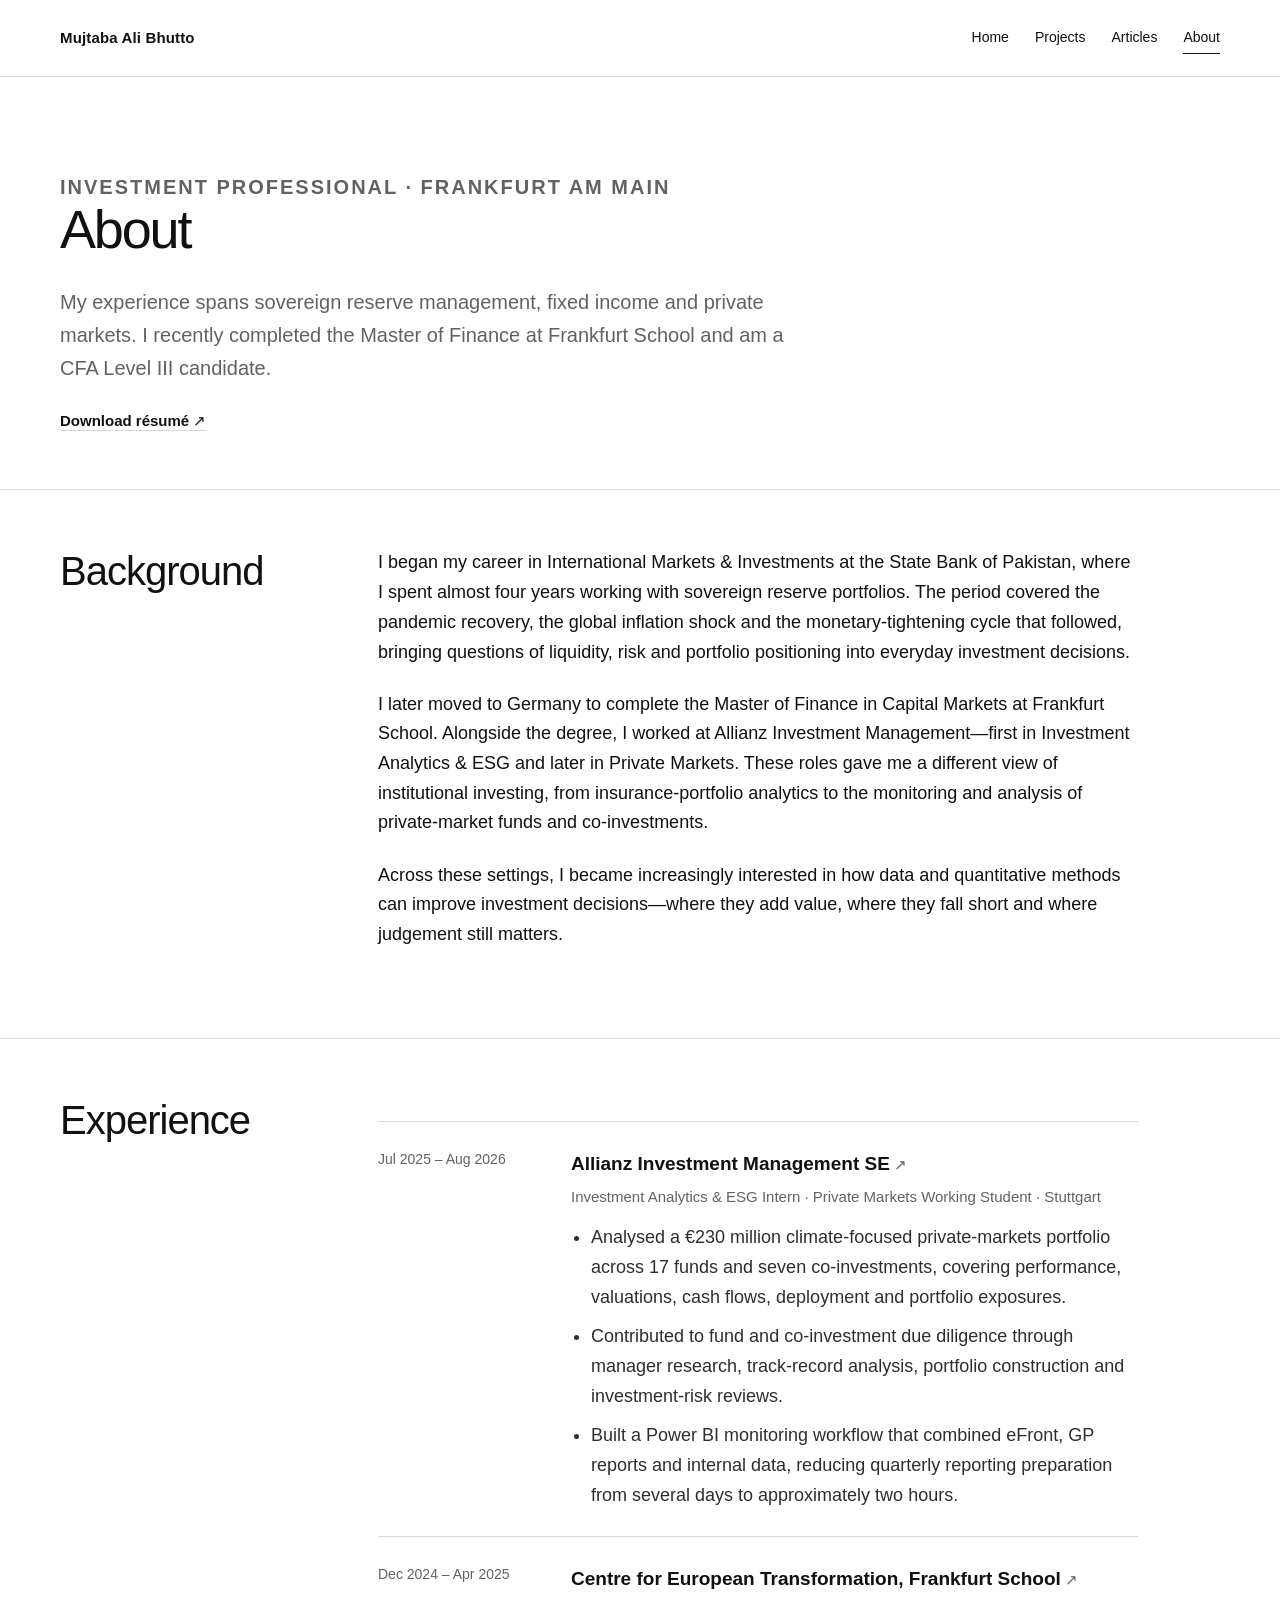
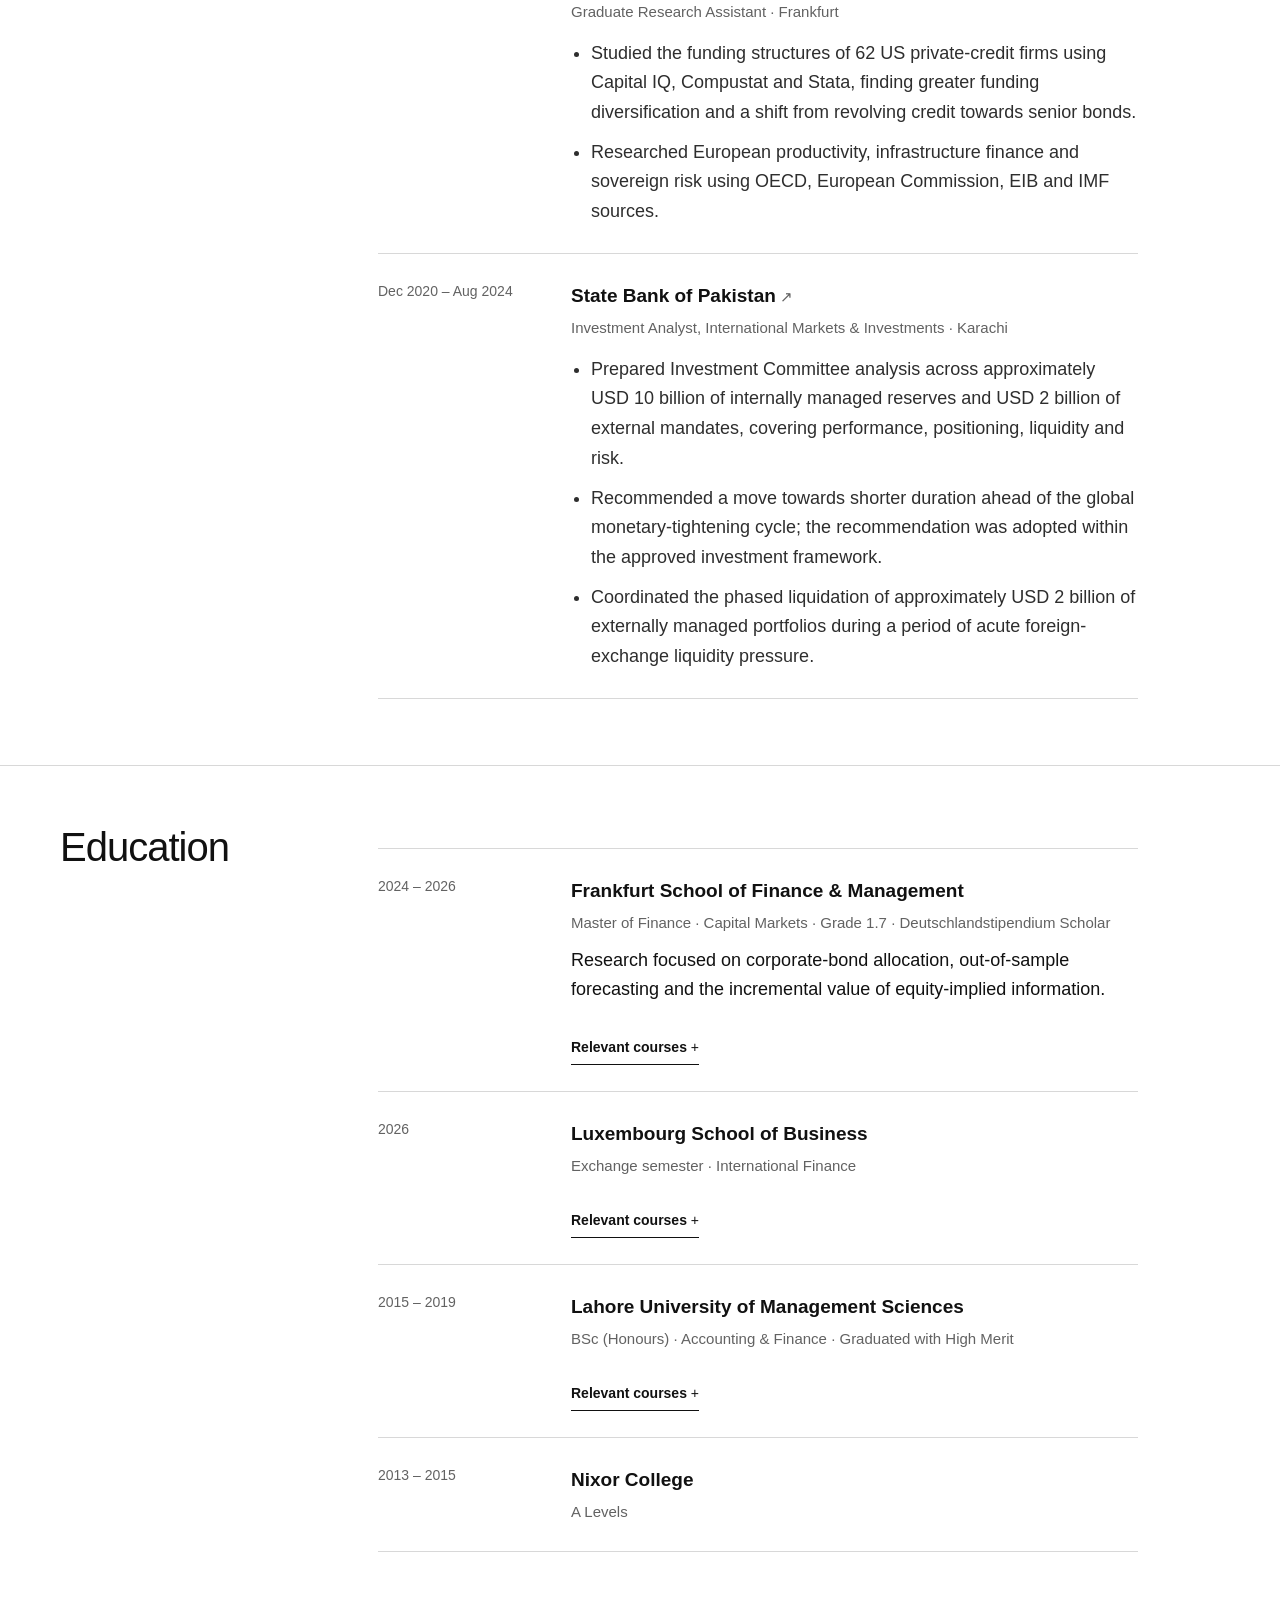
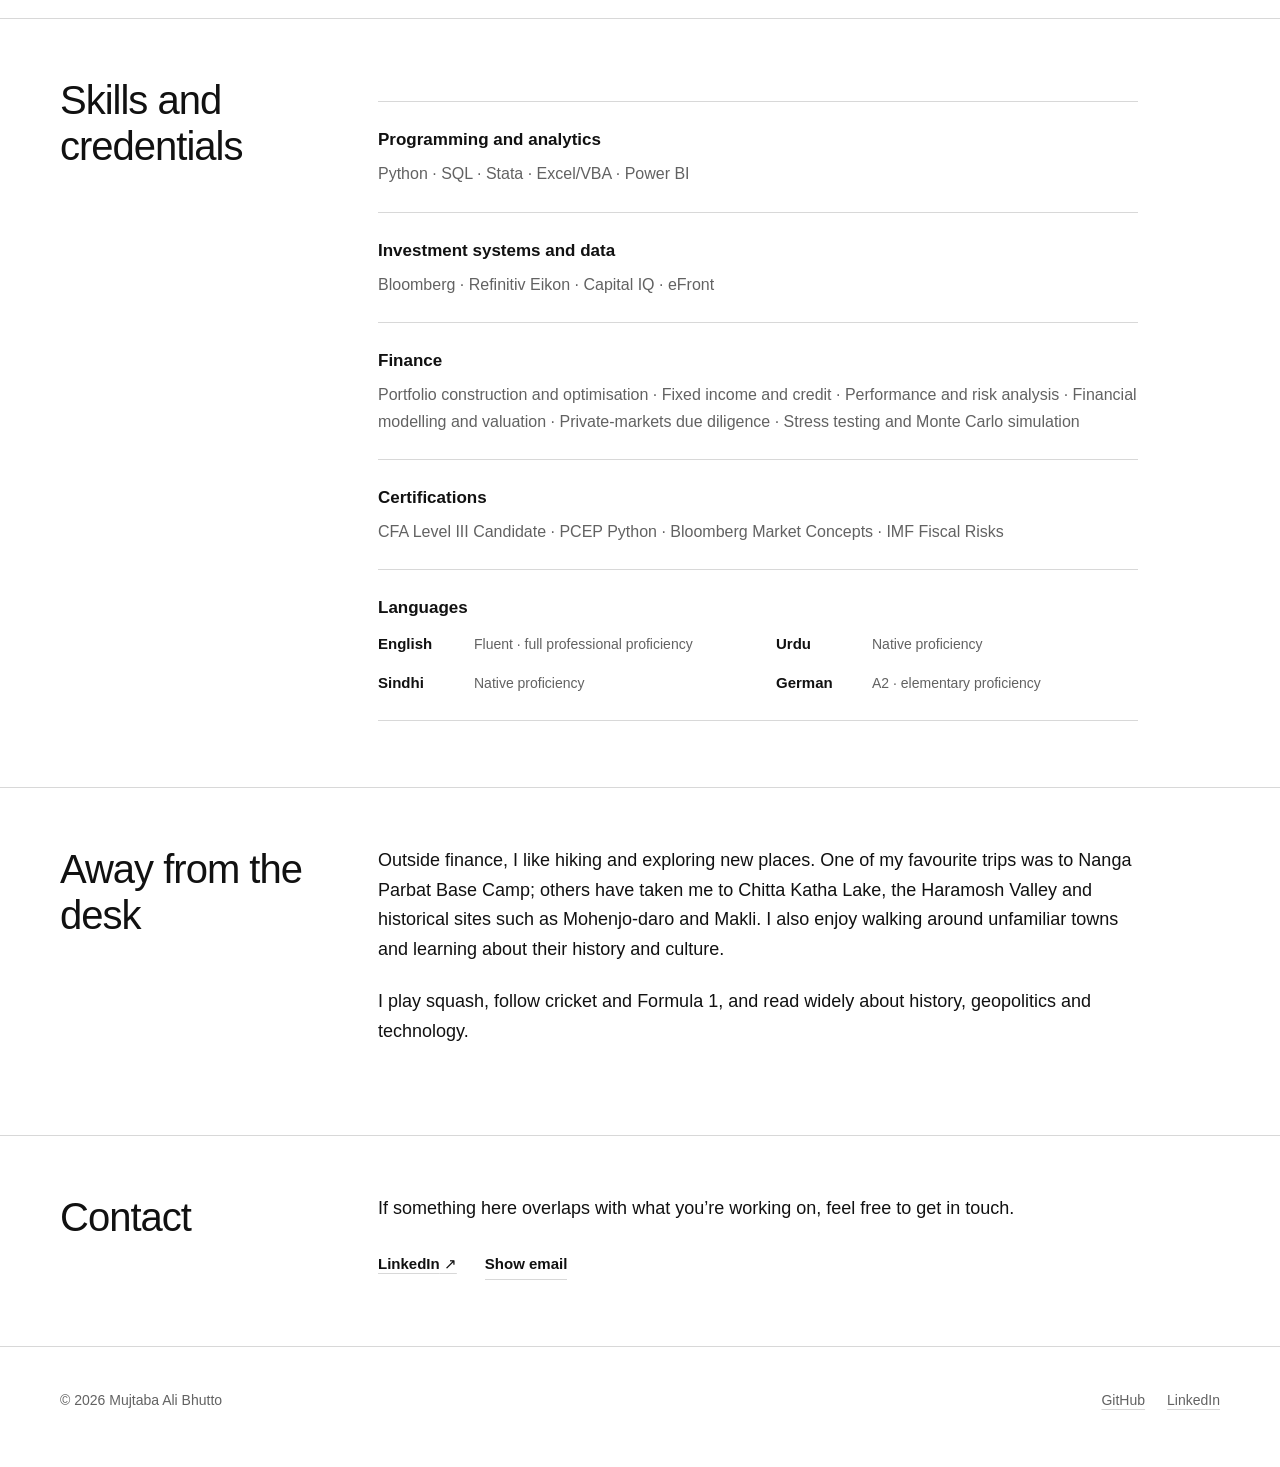
==== commit 93fa8f0f: "minor fixes" ====
--- a/about/index.html
+++ b/about/index.html
@@ -3,7 +3,7 @@
 <head>
   <meta charset="utf-8">
   <meta name="viewport" content="width=device-width, initial-scale=1">
-  <meta name="description" content="About Mujtaba Ali Bhutto — institutional investment professional based in Frankfurt am Main.">
+  <meta name="description" content="About Mujtaba Ali Bhutto — an investment professional with experience across sovereign reserves, fixed income and private markets.">
   <title>About — Mujtaba Ali Bhutto</title>
   <link rel="stylesheet" href="/assets/css/styles.css?v=7">
 </head>
@@ -23,9 +23,9 @@
   <main>
     <header class="page-header">
       <div class="container">
-        <p class="eyebrow">Background · Experience · Education</p>
+        <p class="eyebrow">Investment professional · Frankfurt am Main</p>
         <h1>About</h1>
-        <p>My background spans sovereign reserve management, fixed income, insurance portfolios, private markets and quantitative investment research. I am a CFA Level III candidate.</p>
+        <p>My experience spans sovereign reserve management, fixed income and private markets. I recently completed the Master of Finance at Frankfurt School and am a CFA Level III candidate.</p>
         <div class="text-links page-header-links">
           <a href="/assets/docs/Mujtaba-Ali-Bhutto-Resume.pdf" download>Download résumé</a>
         </div>
@@ -36,10 +36,9 @@
       <div class="container content-grid">
         <div class="content-label"><h2 id="background">Background</h2></div>
         <div class="prose">
-          <p>I’m an investment professional based in Frankfurt, with experience across sovereign reserve management, fixed income, insurance portfolios and private markets. I am currently a CFA Level III candidate.</p>
-          <p>Before moving to Germany, I worked in International Markets & Investments at the State Bank of Pakistan. Managing institutional portfolios through the pandemic recovery, the global inflation shock and the monetary-tightening cycle that followed made the relationship between market narratives, portfolio constraints and actual decisions difficult to ignore.</p>
-          <p>That experience drew me towards more systematic investment analysis and eventually to Frankfurt School’s Master of Finance in the Capital Markets concentration. During the degree, I worked at Allianz Investment Management—first as an intern in Investment Analytics &amp; ESG and then as a working student in Private Markets.</p>
-          <p>I’m particularly interested in using data and quantitative methods to make investment decisions more systematic—while remaining clear about where a model helps, where it fails and what judgement still has to do.</p>
+          <p>I began my career in International Markets &amp; Investments at the State Bank of Pakistan, where I spent almost four years working with sovereign reserve portfolios. The period covered the pandemic recovery, the global inflation shock and the monetary-tightening cycle that followed, bringing questions of liquidity, risk and portfolio positioning into everyday investment decisions.</p>
+          <p>I later moved to Germany to complete the Master of Finance in Capital Markets at Frankfurt School. Alongside the degree, I worked at Allianz Investment Management—first in Investment Analytics &amp; ESG and later in Private Markets. These roles gave me a different view of institutional investing, from insurance-portfolio analytics to the monitoring and analysis of private-market funds and co-investments.</p>
+          <p>Across these settings, I became increasingly interested in how data and quantitative methods can improve investment decisions—where they add value, where they fall short and where judgement still matters.</p>
         </div>
       </div>
     </section>
@@ -202,16 +201,8 @@
       <div class="container content-grid">
         <div class="content-label"><h2 id="outside-finance">Away from the desk</h2></div>
         <div class="prose">
-          <p>Outside finance, I like exploring places on foot. One of my favourite experiences was hiking to Nanga Parbat Base Camp; other trips have taken me to Chitta Katha Lake in Kashmir, the Haramosh Valley and historical sites from Mohenjo-daro to Makli. Since moving to Germany, I’ve continued the habit on its hiking trails. I also play squash and rarely turn down a conversation about history or geopolitics.</p>
-        </div>
-      </div>
-    </section>
-
-    <section class="section" aria-labelledby="references">
-      <div class="container content-grid">
-        <div class="content-label"><h2 id="references">Professional references</h2></div>
-        <div class="prose">
-          <p>Professional references and employment documentation are available privately on request.</p>
+          <p>Outside finance, I like hiking and exploring new places. One of my favourite trips was to Nanga Parbat Base Camp; others have taken me to Chitta Katha Lake, the Haramosh Valley and historical sites such as Mohenjo-daro and Makli. I also enjoy walking around unfamiliar towns and learning about their history and culture.</p>
+          <p>I play squash, follow cricket and Formula 1, and read widely about history, geopolitics and technology.</p>
         </div>
       </div>
     </section>
@@ -220,7 +211,7 @@
       <div class="container content-grid">
         <div class="content-label"><h2 id="contact">Contact</h2></div>
         <div class="prose">
-          <p>The conversations I enjoy rarely stay inside one subject. Markets often lead into macroeconomics and geopolitics; technology into what might be worth building; travel into books, cities and history. I’m equally happy to compare notes on cricket, Formula 1 or a good hiking route. If something here overlaps with what you’re working on, feel free to get in touch.</p>
+          <p>If something here overlaps with what you’re working on, feel free to get in touch.</p>
           <div class="text-links contact-links">
             <a href="https://www.linkedin.com/in/mujtabaalibhutto/">LinkedIn</a>
             <button class="email-reveal" id="show-email" type="button">Show email</button>
--- a/assets/css/styles.css
+++ b/assets/css/styles.css
@@ -732,7 +732,7 @@
 
 .article-body.container {
   width: min(calc(100% - 48px), var(--reading));
-  padding-top: 58px;
+  padding-top: 34px;
   padding-bottom: 88px;
   border-top: 1px solid var(--rule);
   font-family: Georgia, "Times New Roman", serif;
@@ -741,7 +741,7 @@
 }
 
 .article-body p {
-  margin: 0 0 1.35em;
+  margin: 0 0 0.8em;
 }
 
 .article-lead {
@@ -750,7 +750,7 @@
 }
 
 .article-body h2 {
-  margin: 2.4em 0 0.75em;
+  margin: 0.65em 0 0.35em;
   font-family: Arial, Helvetica, sans-serif;
   font-size: 31px;
   font-weight: 500;
@@ -799,6 +799,48 @@
 
 .article-note p {
   margin: 0;
+}
+
+.article-share {
+  display: flex;
+  flex-wrap: wrap;
+  align-items: baseline;
+  gap: 12px 24px;
+  margin-top: 28px;
+  padding-top: 18px;
+  border-top: 1px solid var(--soft-rule);
+  font-family: Arial, Helvetica, sans-serif;
+  font-size: 14px;
+}
+
+.article-share > span:first-child {
+  font-weight: 700;
+}
+
+.article-share a,
+.article-share button {
+  border: 0;
+  border-bottom: 1px solid var(--ink);
+  padding: 0;
+  background: transparent;
+  color: var(--ink);
+  font: inherit;
+  cursor: pointer;
+}
+
+.article-share a {
+  text-decoration: none;
+}
+
+.article-share a:hover,
+.article-share button:hover {
+  border-bottom-color: var(--accent);
+}
+
+.article-share-status {
+  min-width: 44px;
+  color: var(--muted);
+  font-size: 13px;
 }
 
 .article-row h2 a {
@@ -1002,7 +1044,7 @@
 
   .article-body.container {
     width: min(calc(100% - 32px), var(--reading));
-    padding-top: 42px;
+    padding-top: 30px;
     padding-bottom: 64px;
     font-size: 18px;
   }
